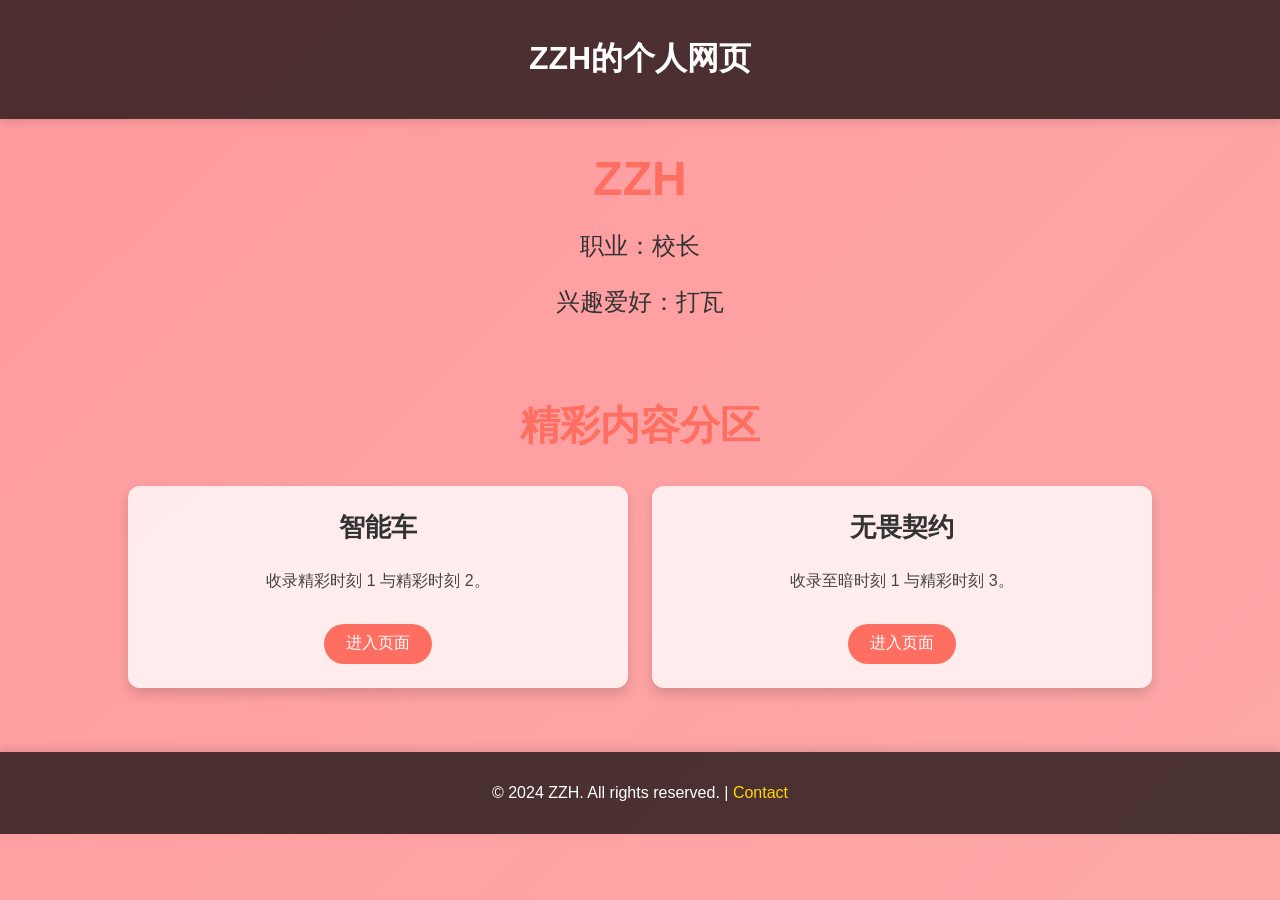
==== index.html @ eb159762 "subpages" ====
<!DOCTYPE html>
<html lang="zh-CN">

<head>
    <meta charset="UTF-8">
    <meta name="viewport" content="width=device-width, initial-scale=1.0">
    <title>ZZH的个人网页</title>
    <style>
        body {
            font-family: 'Segoe UI', Tahoma, Geneva, Verdana, sans-serif;
            background: linear-gradient(135deg, #ff9a9e 0%, #fad0c4 99%, #fad0c4 100%);
            color: #333;
            margin: 0;
            padding: 0;
            animation: gradient 10s ease infinite;
            background-size: 400% 400%;
        }

        @keyframes gradient {
            0% {
                background-position: 0% 50%;
            }

            50% {
                background-position: 100% 50%;
            }

            100% {
                background-position: 0% 50%;
            }
        }

        header {
            background-color: rgba(0, 0, 0, 0.7);
            color: #fff;
            padding: 1em 0;
            text-align: center;
            box-shadow: 0 4px 8px rgba(0, 0, 0, 0.1);
        }

        .container {
            width: 80%;
            margin: 0 auto;
            padding: 2em 0;
            text-align: center;
        }

        .profile h1 {
            margin: 0;
            animation: fadeInDown 2s;
            font-size: 3em;
            color: #ff6f61;
        }

        .profile p {
            animation: fadeInUp 2s;
            font-size: 1.5em;
            color: #333;
        }

        .interests h2 {
            margin-top: 2em;
            animation: fadeInUp 2s;
            font-size: 2.5em;
            color: #ff6f61;
        }

        .subpages {
            margin-top: 2em;
            display: grid;
            gap: 1.5em;
            grid-template-columns: repeat(auto-fit, minmax(220px, 1fr));
        }

        .subpage-card {
            background: rgba(255, 255, 255, 0.8);
            padding: 1.5em;
            border-radius: 12px;
            box-shadow: 0 6px 12px rgba(0, 0, 0, 0.15);
            transition: transform 0.3s, box-shadow 0.3s;
        }

        .subpage-card:hover {
            transform: translateY(-6px);
            box-shadow: 0 10px 18px rgba(0, 0, 0, 0.2);
        }

        .subpage-card h3 {
            margin-top: 0;
            color: #333;
            font-size: 1.6em;
        }

        .subpage-card p {
            color: #444;
        }

        .subpage-card a {
            display: inline-block;
            margin-top: 1em;
            padding: 0.6em 1.4em;
            background: #ff6f61;
            color: #fff;
            text-decoration: none;
            border-radius: 20px;
            transition: background 0.3s;
        }

        .subpage-card a:hover {
            background: #ff3b30;
        }

        @keyframes fadeInUp {
            from {
                transform: translateY(20px);
                opacity: 0;
            }

            to {
                transform: translateY(0);
                opacity: 1;
            }
        }

        @keyframes fadeInDown {
            from {
                transform: translateY(-20px);
                opacity: 0;
            }

            to {
                transform: translateY(0);
                opacity: 1;
            }
        }

        footer {
            background-color: rgba(0, 0, 0, 0.7);
            color: #fff;
            padding: 1em 0;
            text-align: center;
            margin-top: 2em;
            box-shadow: 0 -4px 8px rgba(0, 0, 0, 0.1);
        }

        footer a {
            color: #ffd700;
            text-decoration: none;
            transition: color 0.3s;
        }

        footer a:hover {
            color: #fff;
        }
    </style>
</head>

<body>
    <header>
        <h1>ZZH的个人网页</h1>
    </header>
    <div class="container">
        <section class="profile">
            <h1>ZZH</h1>
            <p>职业：校长</p>
            <p>兴趣爱好：打瓦</p>
        </section>
        <section class="interests">
            <h2>精彩内容分区</h2>
        </section>
        <section class="subpages">
            <article class="subpage-card">
                <h3>智能车</h3>
                <p>收录精彩时刻 1 与精彩时刻 2。</p>
                <a href="smart-car.html">进入页面</a>
            </article>
            <article class="subpage-card">
                <h3>无畏契约</h3>
                <p>收录至暗时刻 1 与精彩时刻 3。</p>
                <a href="valorant.html">进入页面</a>
            </article>
        </section>
    </div>
    <footer>
        <p>© 2024 ZZH. All rights reserved. | <a href="mailto:499023185@qq.com">Contact</a></p>
    </footer>
</body>

</html>
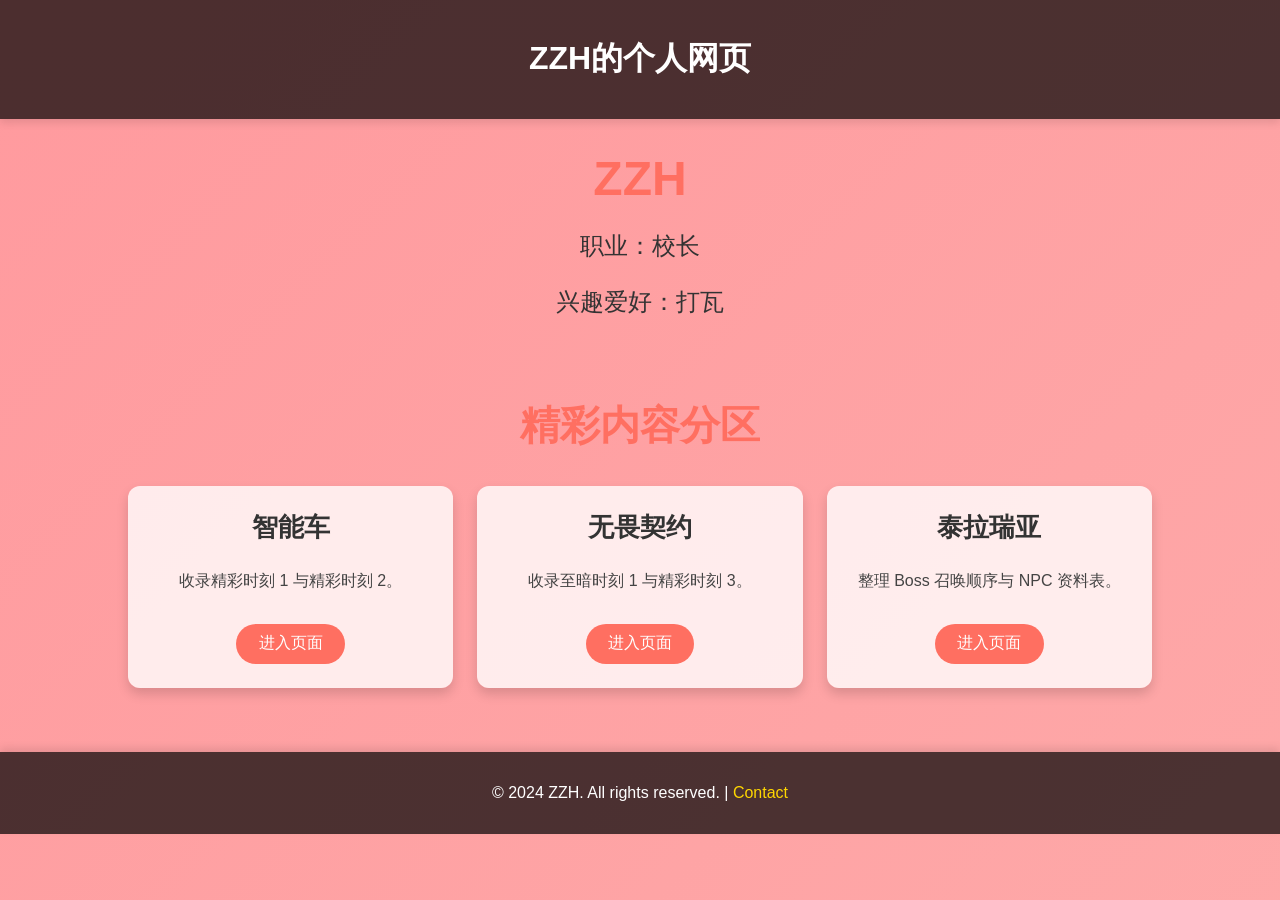
==== commit ee126fa5: "Add Terraria subpage" ====
--- a/index.html
+++ b/index.html
@@ -168,22 +168,27 @@
         <section class="interests">
             <h2>精彩内容分区</h2>
         </section>
-        <section class="subpages">
-            <article class="subpage-card">
-                <h3>智能车</h3>
-                <p>收录精彩时刻 1 与精彩时刻 2。</p>
-                <a href="smart-car.html">进入页面</a>
-            </article>
-            <article class="subpage-card">
-                <h3>无畏契约</h3>
-                <p>收录至暗时刻 1 与精彩时刻 3。</p>
-                <a href="valorant.html">进入页面</a>
-            </article>
-        </section>
+        <section class="subpages">
+            <article class="subpage-card">
+                <h3>智能车</h3>
+                <p>收录精彩时刻 1 与精彩时刻 2。</p>
+                <a href="smart-car.html">进入页面</a>
+            </article>
+            <article class="subpage-card">
+                <h3>无畏契约</h3>
+                <p>收录至暗时刻 1 与精彩时刻 3。</p>
+                <a href="valorant.html">进入页面</a>
+            </article>
+            <article class="subpage-card">
+                <h3>泰拉瑞亚</h3>
+                <p>整理 Boss 召唤顺序与 NPC 资料表。</p>
+                <a href="terraria.html">进入页面</a>
+            </article>
+        </section>
     </div>
     <footer>
         <p>© 2024 ZZH. All rights reserved. | <a href="mailto:499023185@qq.com">Contact</a></p>
     </footer>
 </body>
 
-</html>+</html>
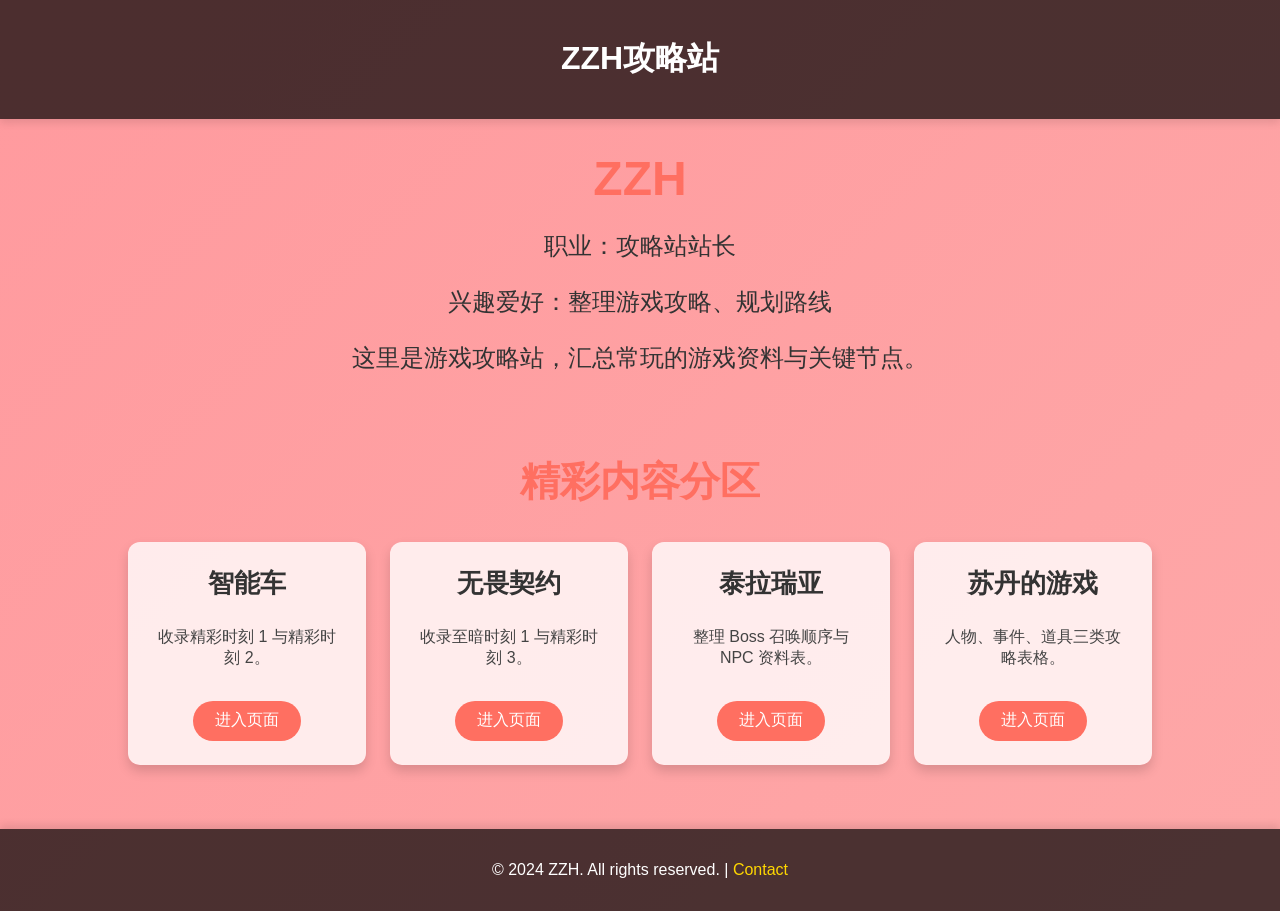
==== commit bce25629: "Add Sultan guide tabs and CSV data" ====
--- a/index.html
+++ b/index.html
@@ -4,7 +4,7 @@
 <head>
     <meta charset="UTF-8">
     <meta name="viewport" content="width=device-width, initial-scale=1.0">
-    <title>ZZH的个人网页</title>
+    <title>ZZH攻略站</title>
     <style>
         body {
             font-family: 'Segoe UI', Tahoma, Geneva, Verdana, sans-serif;
@@ -157,14 +157,15 @@
 
 <body>
     <header>
-        <h1>ZZH的个人网页</h1>
+        <h1>ZZH攻略站</h1>
     </header>
     <div class="container">
-        <section class="profile">
-            <h1>ZZH</h1>
-            <p>职业：校长</p>
-            <p>兴趣爱好：打瓦</p>
-        </section>
+        <section class="profile">
+            <h1>ZZH</h1>
+            <p>职业：攻略站站长</p>
+            <p>兴趣爱好：整理游戏攻略、规划路线</p>
+            <p>这里是游戏攻略站，汇总常玩的游戏资料与关键节点。</p>
+        </section>
         <section class="interests">
             <h2>精彩内容分区</h2>
         </section>
@@ -183,6 +184,11 @@
                 <h3>泰拉瑞亚</h3>
                 <p>整理 Boss 召唤顺序与 NPC 资料表。</p>
                 <a href="terraria.html">进入页面</a>
+            </article>
+            <article class="subpage-card">
+                <h3>苏丹的游戏</h3>
+                <p>人物、事件、道具三类攻略表格。</p>
+                <a href="sultan.html">进入页面</a>
             </article>
         </section>
     </div>
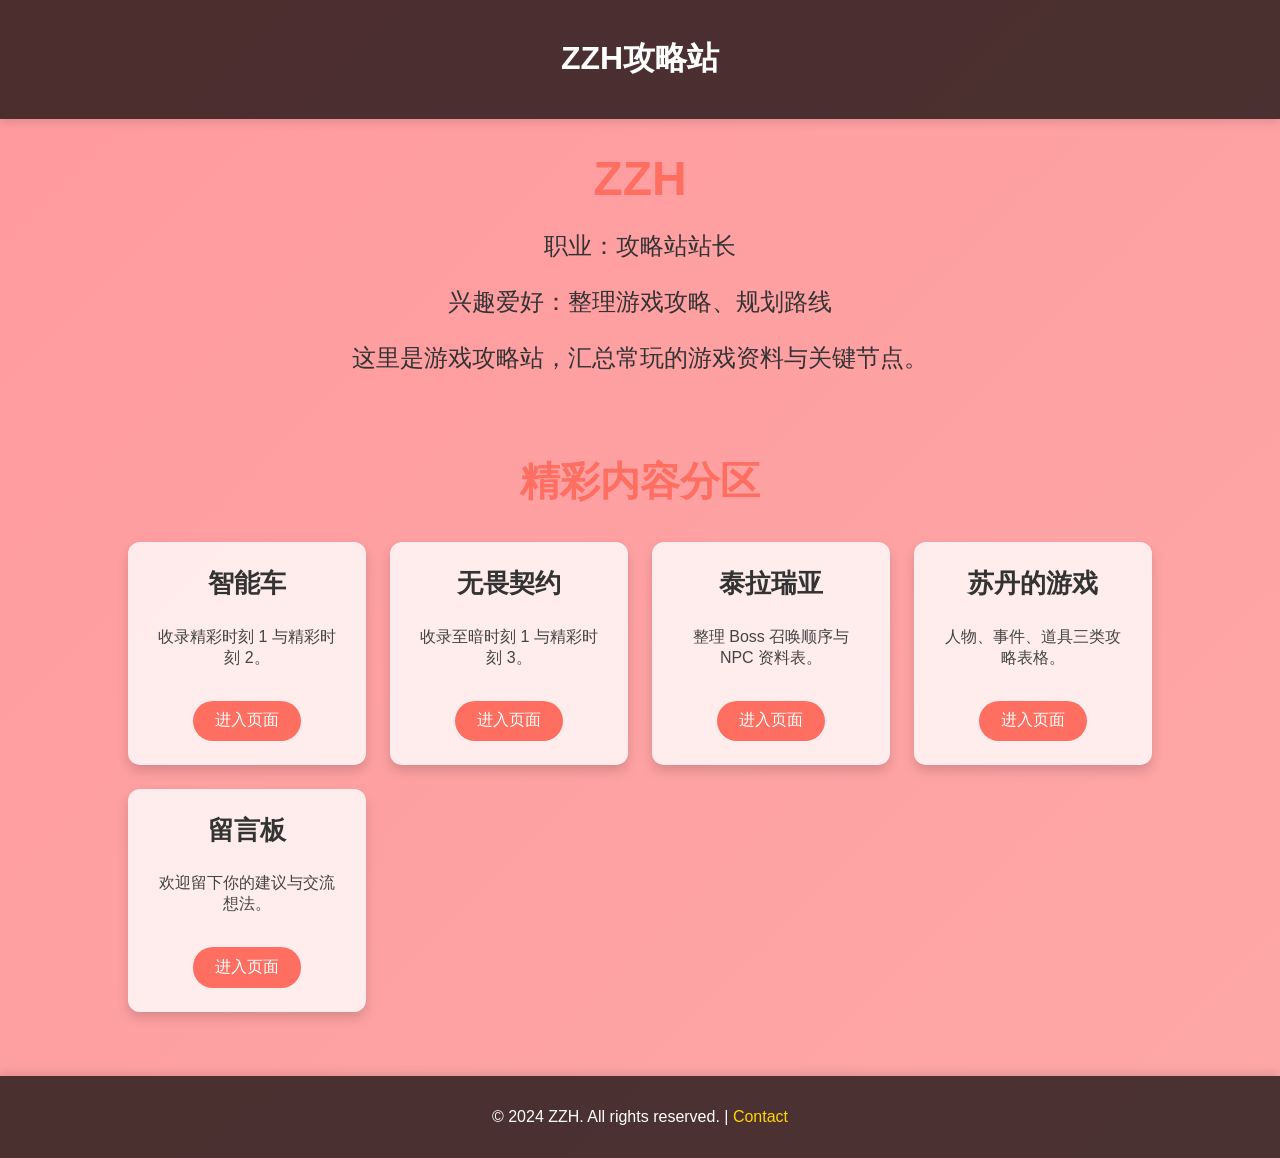
==== commit 474dce7f: "Add message board with Giscus" ====
--- a/index.html
+++ b/index.html
@@ -190,8 +190,13 @@
                 <p>人物、事件、道具三类攻略表格。</p>
                 <a href="sultan.html">进入页面</a>
             </article>
+            <article class="subpage-card">
+                <h3>留言板</h3>
+                <p>欢迎留下你的建议与交流想法。</p>
+                <a href="message-board.html">进入页面</a>
+            </article>
         </section>
-    </div>
+    </div>
     <footer>
         <p>© 2024 ZZH. All rights reserved. | <a href="mailto:499023185@qq.com">Contact</a></p>
     </footer>
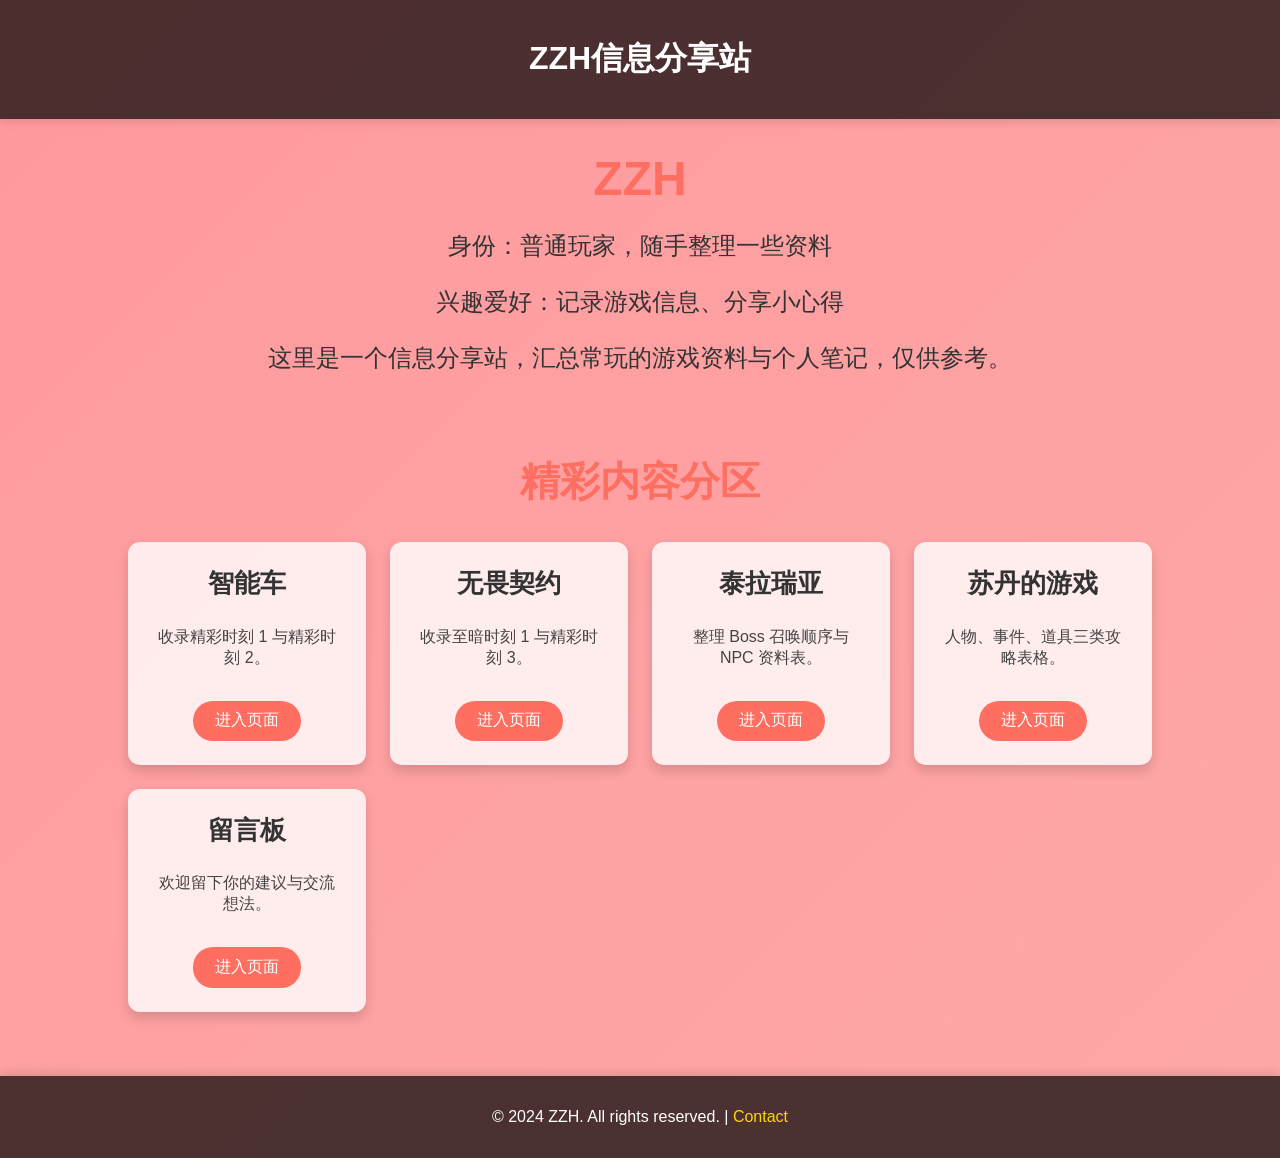
==== commit 3e2f3459: "Update homepage to humble tone" ====
--- a/index.html
+++ b/index.html
@@ -4,7 +4,7 @@
 <head>
     <meta charset="UTF-8">
     <meta name="viewport" content="width=device-width, initial-scale=1.0">
-    <title>ZZH攻略站</title>
+    <title>ZZH信息分享站</title>
     <style>
         body {
             font-family: 'Segoe UI', Tahoma, Geneva, Verdana, sans-serif;
@@ -157,14 +157,14 @@
 
 <body>
     <header>
-        <h1>ZZH攻略站</h1>
+        <h1>ZZH信息分享站</h1>
     </header>
     <div class="container">
         <section class="profile">
             <h1>ZZH</h1>
-            <p>职业：攻略站站长</p>
-            <p>兴趣爱好：整理游戏攻略、规划路线</p>
-            <p>这里是游戏攻略站，汇总常玩的游戏资料与关键节点。</p>
+            <p>身份：普通玩家，随手整理一些资料</p>
+            <p>兴趣爱好：记录游戏信息、分享小心得</p>
+            <p>这里是一个信息分享站，汇总常玩的游戏资料与个人笔记，仅供参考。</p>
         </section>
         <section class="interests">
             <h2>精彩内容分区</h2>
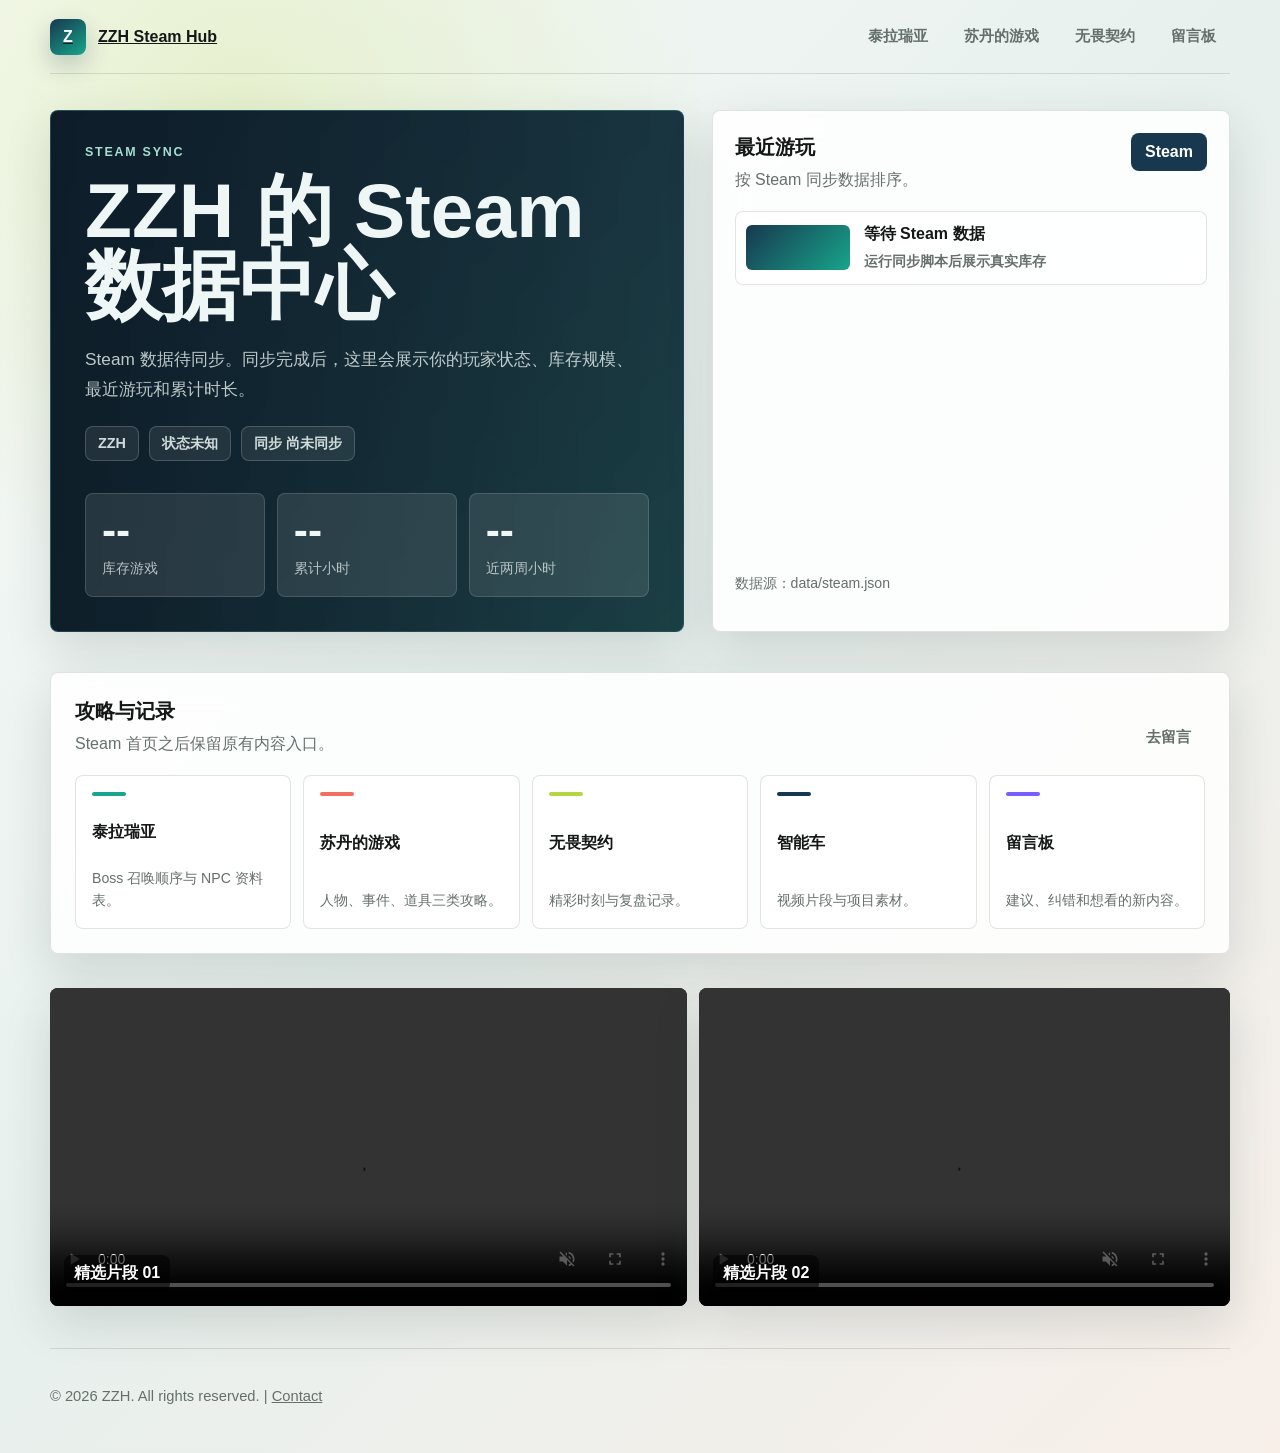
==== commit 7858bb9d: "Prioritize Steam data on homepage" ====
--- a/index.html
+++ b/index.html
@@ -1,205 +1,707 @@
-<!DOCTYPE html>
-<html lang="zh-CN">
-
-<head>
-    <meta charset="UTF-8">
-    <meta name="viewport" content="width=device-width, initial-scale=1.0">
-    <title>ZZH信息分享站</title>
-    <style>
-        body {
-            font-family: 'Segoe UI', Tahoma, Geneva, Verdana, sans-serif;
-            background: linear-gradient(135deg, #ff9a9e 0%, #fad0c4 99%, #fad0c4 100%);
-            color: #333;
-            margin: 0;
-            padding: 0;
-            animation: gradient 10s ease infinite;
-            background-size: 400% 400%;
-        }
-
-        @keyframes gradient {
-            0% {
-                background-position: 0% 50%;
-            }
-
-            50% {
-                background-position: 100% 50%;
-            }
-
-            100% {
-                background-position: 0% 50%;
-            }
-        }
-
-        header {
-            background-color: rgba(0, 0, 0, 0.7);
-            color: #fff;
-            padding: 1em 0;
-            text-align: center;
-            box-shadow: 0 4px 8px rgba(0, 0, 0, 0.1);
-        }
-
-        .container {
-            width: 80%;
-            margin: 0 auto;
-            padding: 2em 0;
-            text-align: center;
-        }
-
-        .profile h1 {
-            margin: 0;
-            animation: fadeInDown 2s;
-            font-size: 3em;
-            color: #ff6f61;
-        }
-
-        .profile p {
-            animation: fadeInUp 2s;
-            font-size: 1.5em;
-            color: #333;
-        }
-
-        .interests h2 {
-            margin-top: 2em;
-            animation: fadeInUp 2s;
-            font-size: 2.5em;
-            color: #ff6f61;
-        }
-
-        .subpages {
-            margin-top: 2em;
-            display: grid;
-            gap: 1.5em;
-            grid-template-columns: repeat(auto-fit, minmax(220px, 1fr));
-        }
-
-        .subpage-card {
-            background: rgba(255, 255, 255, 0.8);
-            padding: 1.5em;
-            border-radius: 12px;
-            box-shadow: 0 6px 12px rgba(0, 0, 0, 0.15);
-            transition: transform 0.3s, box-shadow 0.3s;
-        }
-
-        .subpage-card:hover {
-            transform: translateY(-6px);
-            box-shadow: 0 10px 18px rgba(0, 0, 0, 0.2);
-        }
-
-        .subpage-card h3 {
-            margin-top: 0;
-            color: #333;
-            font-size: 1.6em;
-        }
-
-        .subpage-card p {
-            color: #444;
-        }
-
-        .subpage-card a {
-            display: inline-block;
-            margin-top: 1em;
-            padding: 0.6em 1.4em;
-            background: #ff6f61;
-            color: #fff;
-            text-decoration: none;
-            border-radius: 20px;
-            transition: background 0.3s;
-        }
-
-        .subpage-card a:hover {
-            background: #ff3b30;
-        }
-
-        @keyframes fadeInUp {
-            from {
-                transform: translateY(20px);
-                opacity: 0;
-            }
-
-            to {
-                transform: translateY(0);
-                opacity: 1;
-            }
-        }
-
-        @keyframes fadeInDown {
-            from {
-                transform: translateY(-20px);
-                opacity: 0;
-            }
-
-            to {
-                transform: translateY(0);
-                opacity: 1;
-            }
-        }
-
-        footer {
-            background-color: rgba(0, 0, 0, 0.7);
-            color: #fff;
-            padding: 1em 0;
-            text-align: center;
-            margin-top: 2em;
-            box-shadow: 0 -4px 8px rgba(0, 0, 0, 0.1);
-        }
-
-        footer a {
-            color: #ffd700;
-            text-decoration: none;
-            transition: color 0.3s;
-        }
-
-        footer a:hover {
-            color: #fff;
-        }
-    </style>
-</head>
-
-<body>
-    <header>
-        <h1>ZZH信息分享站</h1>
-    </header>
-    <div class="container">
-        <section class="profile">
-            <h1>ZZH</h1>
-            <p>身份：普通玩家，随手整理一些资料</p>
-            <p>兴趣爱好：记录游戏信息、分享小心得</p>
-            <p>这里是一个信息分享站，汇总常玩的游戏资料与个人笔记，仅供参考。</p>
-        </section>
-        <section class="interests">
-            <h2>精彩内容分区</h2>
-        </section>
-        <section class="subpages">
-            <article class="subpage-card">
-                <h3>智能车</h3>
-                <p>收录精彩时刻 1 与精彩时刻 2。</p>
-                <a href="smart-car.html">进入页面</a>
-            </article>
-            <article class="subpage-card">
-                <h3>无畏契约</h3>
-                <p>收录至暗时刻 1 与精彩时刻 3。</p>
-                <a href="valorant.html">进入页面</a>
-            </article>
-            <article class="subpage-card">
-                <h3>泰拉瑞亚</h3>
-                <p>整理 Boss 召唤顺序与 NPC 资料表。</p>
-                <a href="terraria.html">进入页面</a>
-            </article>
-            <article class="subpage-card">
-                <h3>苏丹的游戏</h3>
-                <p>人物、事件、道具三类攻略表格。</p>
-                <a href="sultan.html">进入页面</a>
-            </article>
-            <article class="subpage-card">
-                <h3>留言板</h3>
-                <p>欢迎留下你的建议与交流想法。</p>
-                <a href="message-board.html">进入页面</a>
-            </article>
-        </section>
+<!DOCTYPE html>
+<html lang="zh-CN">
+
+<head>
+    <meta charset="UTF-8">
+    <meta name="viewport" content="width=device-width, initial-scale=1.0">
+    <title>ZZH Steam 首页</title>
+    <style>
+        :root {
+            --bg: #f4f7f4;
+            --ink: #151817;
+            --muted: #65706b;
+            --panel: rgba(255, 255, 255, 0.86);
+            --line: rgba(21, 24, 23, 0.12);
+            --steam: #17384f;
+            --teal: #18a58b;
+            --lime: #b5d640;
+            --coral: #f26f5e;
+            --shadow: 0 18px 48px rgba(31, 44, 39, 0.14);
+        }
+
+        * {
+            box-sizing: border-box;
+        }
+
+        body {
+            min-height: 100vh;
+            margin: 0;
+            color: var(--ink);
+            font-family: Inter, "Segoe UI", "PingFang SC", "Microsoft YaHei", sans-serif;
+            background:
+                radial-gradient(circle at 18% 8%, rgba(181, 214, 64, 0.22), transparent 28%),
+                linear-gradient(135deg, #f7faf7 0%, #e7f0ed 48%, #f8efe9 100%);
+        }
+
+        a {
+            color: inherit;
+        }
+
+        .site-shell {
+            width: min(1180px, calc(100% - 32px));
+            margin: 0 auto;
+        }
+
+        .topbar {
+            display: flex;
+            align-items: center;
+            justify-content: space-between;
+            gap: 18px;
+            min-height: 74px;
+            border-bottom: 1px solid var(--line);
+        }
+
+        .brand {
+            display: flex;
+            align-items: center;
+            gap: 12px;
+            font-weight: 800;
+            letter-spacing: 0;
+        }
+
+        .brand-mark {
+            display: grid;
+            width: 36px;
+            height: 36px;
+            place-items: center;
+            border-radius: 8px;
+            color: #fff;
+            background: linear-gradient(145deg, var(--steam), var(--teal));
+            box-shadow: 0 10px 24px rgba(23, 56, 79, 0.24);
+        }
+
+        .nav {
+            display: flex;
+            align-items: center;
+            gap: 8px;
+            flex-wrap: wrap;
+            justify-content: flex-end;
+        }
+
+        .nav a,
+        .action {
+            min-height: 38px;
+            padding: 10px 14px;
+            border-radius: 8px;
+            color: var(--muted);
+            text-decoration: none;
+            font-size: 0.94rem;
+            font-weight: 650;
+        }
+
+        .nav a:hover,
+        .action:hover {
+            color: var(--ink);
+            background: rgba(255, 255, 255, 0.72);
+        }
+
+        .hero {
+            display: grid;
+            grid-template-columns: minmax(0, 1.1fr) minmax(330px, 0.9fr);
+            gap: 28px;
+            align-items: stretch;
+            padding: 36px 0 28px;
+        }
+
+        .steam-panel,
+        .library-panel,
+        .section-band {
+            border: 1px solid var(--line);
+            border-radius: 8px;
+            background: var(--panel);
+            box-shadow: var(--shadow);
+            backdrop-filter: blur(16px);
+        }
+
+        .steam-panel {
+            position: relative;
+            overflow: hidden;
+            min-height: 520px;
+            padding: 34px;
+            color: #eef7f5;
+            background:
+                linear-gradient(145deg, rgba(23, 56, 79, 0.94), rgba(20, 91, 88, 0.88)),
+                url("https://cdn.cloudflare.steamstatic.com/steam/apps/105600/header.jpg");
+            background-size: cover;
+            background-position: center;
+        }
+
+        .steam-panel::before {
+            content: "";
+            position: absolute;
+            inset: 0;
+            background: linear-gradient(90deg, rgba(11, 25, 36, 0.92), rgba(11, 25, 36, 0.55));
+        }
+
+        .steam-content {
+            position: relative;
+            z-index: 1;
+            display: flex;
+            min-height: 452px;
+            flex-direction: column;
+            justify-content: space-between;
+            gap: 32px;
+        }
+
+        .eyebrow {
+            margin: 0 0 14px;
+            color: #a7ded2;
+            font-size: 0.78rem;
+            font-weight: 800;
+            letter-spacing: 0.14em;
+            text-transform: uppercase;
+        }
+
+        h1 {
+            max-width: 720px;
+            margin: 0;
+            font-size: clamp(2.45rem, 6vw, 5.4rem);
+            line-height: 0.98;
+            letter-spacing: 0;
+        }
+
+        .hero-copy {
+            max-width: 620px;
+            margin: 20px 0 0;
+            color: rgba(238, 247, 245, 0.78);
+            font-size: 1.08rem;
+            line-height: 1.75;
+        }
+
+        .status-row {
+            display: flex;
+            flex-wrap: wrap;
+            gap: 10px;
+            margin-top: 22px;
+        }
+
+        .pill {
+            display: inline-flex;
+            align-items: center;
+            min-height: 34px;
+            padding: 7px 12px;
+            border: 1px solid rgba(255, 255, 255, 0.18);
+            border-radius: 8px;
+            color: rgba(238, 247, 245, 0.86);
+            background: rgba(255, 255, 255, 0.08);
+            font-size: 0.9rem;
+            font-weight: 700;
+        }
+
+        .hero-metrics {
+            display: grid;
+            grid-template-columns: repeat(3, minmax(0, 1fr));
+            gap: 12px;
+        }
+
+        .metric {
+            min-height: 104px;
+            padding: 16px;
+            border: 1px solid rgba(255, 255, 255, 0.14);
+            border-radius: 8px;
+            background: rgba(255, 255, 255, 0.1);
+        }
+
+        .metric strong {
+            display: block;
+            font-size: clamp(1.65rem, 4vw, 2.65rem);
+            line-height: 1;
+        }
+
+        .metric span {
+            display: block;
+            margin-top: 8px;
+            color: rgba(238, 247, 245, 0.72);
+            font-size: 0.86rem;
+        }
+
+        .library-panel {
+            display: flex;
+            min-height: 520px;
+            flex-direction: column;
+            padding: 22px;
+        }
+
+        .panel-head {
+            display: flex;
+            align-items: flex-start;
+            justify-content: space-between;
+            gap: 16px;
+            margin-bottom: 18px;
+        }
+
+        .panel-head h2,
+        .section-head h2 {
+            margin: 0;
+            font-size: 1.28rem;
+        }
+
+        .panel-head p,
+        .section-head p {
+            margin: 6px 0 0;
+            color: var(--muted);
+            line-height: 1.6;
+        }
+
+        .profile-link {
+            flex: 0 0 auto;
+            min-height: 38px;
+            padding: 10px 14px;
+            border-radius: 8px;
+            color: #fff;
+            background: var(--steam);
+            font-weight: 750;
+            text-decoration: none;
+        }
+
+        .game-list {
+            display: grid;
+            gap: 12px;
+            margin: 0;
+            padding: 0;
+            list-style: none;
+        }
+
+        .game-item {
+            display: grid;
+            grid-template-columns: 104px minmax(0, 1fr);
+            gap: 14px;
+            align-items: center;
+            min-height: 74px;
+            padding: 10px;
+            border: 1px solid var(--line);
+            border-radius: 8px;
+            background: rgba(255, 255, 255, 0.72);
+        }
+
+        .game-cover {
+            width: 104px;
+            aspect-ratio: 16 / 7;
+            border-radius: 6px;
+            object-fit: cover;
+            background: linear-gradient(135deg, var(--steam), var(--teal));
+        }
+
+        .game-name {
+            margin: 0;
+            overflow: hidden;
+            font-size: 1rem;
+            font-weight: 800;
+            text-overflow: ellipsis;
+            white-space: nowrap;
+        }
+
+        .game-meta {
+            display: flex;
+            flex-wrap: wrap;
+            gap: 8px;
+            margin-top: 8px;
+            color: var(--muted);
+            font-size: 0.86rem;
+            font-weight: 650;
+        }
+
+        .sync-note {
+            margin-top: auto;
+            padding-top: 18px;
+            color: var(--muted);
+            font-size: 0.88rem;
+            line-height: 1.55;
+        }
+
+        .section-band {
+            margin: 12px 0 34px;
+            padding: 24px;
+        }
+
+        .section-head {
+            display: flex;
+            align-items: flex-end;
+            justify-content: space-between;
+            gap: 20px;
+            margin-bottom: 18px;
+        }
+
+        .quick-grid {
+            display: grid;
+            grid-template-columns: repeat(5, minmax(0, 1fr));
+            gap: 12px;
+        }
+
+        .quick-card {
+            display: flex;
+            min-height: 154px;
+            flex-direction: column;
+            justify-content: space-between;
+            padding: 16px;
+            border: 1px solid var(--line);
+            border-radius: 8px;
+            text-decoration: none;
+            background: #fff;
+            transition: transform 180ms ease, border-color 180ms ease, box-shadow 180ms ease;
+        }
+
+        .quick-card:hover {
+            transform: translateY(-3px);
+            border-color: rgba(24, 165, 139, 0.45);
+            box-shadow: 0 12px 30px rgba(31, 44, 39, 0.11);
+        }
+
+        .quick-card b {
+            font-size: 1.02rem;
+        }
+
+        .quick-card span {
+            color: var(--muted);
+            font-size: 0.88rem;
+            line-height: 1.55;
+        }
+
+        .quick-card i {
+            width: 34px;
+            height: 4px;
+            border-radius: 999px;
+            background: var(--accent, var(--teal));
+        }
+
+        .media-strip {
+            display: grid;
+            grid-template-columns: 1.2fr 1fr;
+            gap: 12px;
+            margin-bottom: 42px;
+        }
+
+        .clip {
+            position: relative;
+            overflow: hidden;
+            min-height: 260px;
+            border-radius: 8px;
+            background: #111;
+            box-shadow: var(--shadow);
+        }
+
+        .clip video {
+            width: 100%;
+            height: 100%;
+            min-height: 260px;
+            object-fit: cover;
+            display: block;
+        }
+
+        .clip span {
+            position: absolute;
+            left: 14px;
+            bottom: 14px;
+            padding: 8px 10px;
+            border-radius: 8px;
+            color: #fff;
+            background: rgba(0, 0, 0, 0.58);
+            font-weight: 750;
+        }
+
+        footer {
+            padding: 24px 0 34px;
+            color: var(--muted);
+            border-top: 1px solid var(--line);
+            font-size: 0.92rem;
+        }
+
+        @media (max-width: 920px) {
+            .hero,
+            .media-strip {
+                grid-template-columns: 1fr;
+            }
+
+            .quick-grid {
+                grid-template-columns: repeat(2, minmax(0, 1fr));
+            }
+
+            .steam-panel,
+            .library-panel {
+                min-height: auto;
+            }
+        }
+
+        @media (max-width: 620px) {
+            .site-shell {
+                width: min(100% - 22px, 1180px);
+            }
+
+            .topbar {
+                align-items: flex-start;
+                flex-direction: column;
+                padding: 14px 0;
+            }
+
+            .nav {
+                justify-content: flex-start;
+            }
+
+            .hero {
+                padding-top: 18px;
+            }
+
+            .steam-panel,
+            .library-panel,
+            .section-band {
+                padding: 18px;
+            }
+
+            .steam-content {
+                min-height: 420px;
+            }
+
+            .hero-metrics,
+            .quick-grid {
+                grid-template-columns: 1fr;
+            }
+
+            .game-item {
+                grid-template-columns: 88px minmax(0, 1fr);
+            }
+
+            .game-cover {
+                width: 88px;
+            }
+
+            .section-head,
+            .panel-head {
+                align-items: flex-start;
+                flex-direction: column;
+            }
+        }
+    </style>
+</head>
+
+<body>
+    <div class="site-shell">
+        <header class="topbar">
+            <a class="brand" href="index.html" aria-label="ZZH Steam 首页">
+                <span class="brand-mark">Z</span>
+                <span>ZZH Steam Hub</span>
+            </a>
+            <nav class="nav" aria-label="主导航">
+                <a href="terraria.html">泰拉瑞亚</a>
+                <a href="sultan.html">苏丹的游戏</a>
+                <a href="valorant.html">无畏契约</a>
+                <a href="message-board.html">留言板</a>
+            </nav>
+        </header>
+
+        <main>
+            <section class="hero" aria-labelledby="steam-title">
+                <article class="steam-panel">
+                    <div class="steam-content">
+                        <div>
+                            <p class="eyebrow">Steam Sync</p>
+                            <h1 id="steam-title">ZZH 的 Steam 数据中心</h1>
+                            <p class="hero-copy" id="steam-summary">正在读取本地同步数据，主页会优先展示最近游玩、总时长与库存概览。</p>
+                            <div class="status-row">
+                                <span class="pill" id="persona">玩家档案同步中</span>
+                                <span class="pill" id="online-state">状态读取中</span>
+                                <span class="pill" id="last-updated">等待更新</span>
+                            </div>
+                        </div>
+
+                        <div class="hero-metrics" aria-label="Steam 数据概览">
+                            <div class="metric">
+                                <strong id="total-games">--</strong>
+                                <span>库存游戏</span>
+                            </div>
+                            <div class="metric">
+                                <strong id="total-hours">--</strong>
+                                <span>累计小时</span>
+                            </div>
+                            <div class="metric">
+                                <strong id="recent-hours">--</strong>
+                                <span>近两周小时</span>
+                            </div>
+                        </div>
+                    </div>
+                </article>
+
+                <aside class="library-panel" aria-labelledby="recent-title">
+                    <div class="panel-head">
+                        <div>
+                            <h2 id="recent-title">最近游玩</h2>
+                            <p>按 Steam 同步数据排序。</p>
+                        </div>
+                        <a class="profile-link" id="steam-profile-link" href="https://steamcommunity.com/" target="_blank"
+                            rel="noreferrer">Steam</a>
+                    </div>
+                    <ul class="game-list" id="recent-games">
+                        <li class="game-item">
+                            <span class="game-cover" aria-hidden="true"></span>
+                            <div>
+                                <p class="game-name">等待 Steam 数据</p>
+                                <div class="game-meta"><span>运行同步脚本后展示真实库存</span></div>
+                            </div>
+                        </li>
+                    </ul>
+                    <p class="sync-note" id="sync-note">数据源：data/steam.json</p>
+                </aside>
+            </section>
+
+            <section class="section-band" aria-labelledby="guides-title">
+                <div class="section-head">
+                    <div>
+                        <h2 id="guides-title">攻略与记录</h2>
+                        <p>Steam 首页之后保留原有内容入口。</p>
+                    </div>
+                    <a class="action" href="message-board.html">去留言</a>
+                </div>
+                <div class="quick-grid">
+                    <a class="quick-card" href="terraria.html" style="--accent: #18a58b">
+                        <i></i>
+                        <b>泰拉瑞亚</b>
+                        <span>Boss 召唤顺序与 NPC 资料表。</span>
+                    </a>
+                    <a class="quick-card" href="sultan.html" style="--accent: #f26f5e">
+                        <i></i>
+                        <b>苏丹的游戏</b>
+                        <span>人物、事件、道具三类攻略。</span>
+                    </a>
+                    <a class="quick-card" href="valorant.html" style="--accent: #b5d640">
+                        <i></i>
+                        <b>无畏契约</b>
+                        <span>精彩时刻与复盘记录。</span>
+                    </a>
+                    <a class="quick-card" href="smart-car.html" style="--accent: #17384f">
+                        <i></i>
+                        <b>智能车</b>
+                        <span>视频片段与项目素材。</span>
+                    </a>
+                    <a class="quick-card" href="message-board.html" style="--accent: #7a5cff">
+                        <i></i>
+                        <b>留言板</b>
+                        <span>建议、纠错和想看的新内容。</span>
+                    </a>
+                </div>
+            </section>
+
+            <section class="media-strip" aria-label="精彩视频">
+                <div class="clip">
+                    <video src="highlight3.mp4" preload="metadata" muted controls></video>
+                    <span>精选片段 01</span>
+                </div>
+                <div class="clip">
+                    <video src="highlight4.mp4" preload="metadata" muted controls></video>
+                    <span>精选片段 02</span>
+                </div>
+            </section>
+        </main>
+
+        <footer>
+            <p>© 2026 ZZH. All rights reserved. | <a href="mailto:499023185@qq.com">Contact</a></p>
+        </footer>
     </div>
-    <footer>
-        <p>© 2024 ZZH. All rights reserved. | <a href="mailto:499023185@qq.com">Contact</a></p>
-    </footer>
-</body>
-
+
+    <script>
+        const els = {
+            persona: document.getElementById("persona"),
+            onlineState: document.getElementById("online-state"),
+            lastUpdated: document.getElementById("last-updated"),
+            totalGames: document.getElementById("total-games"),
+            totalHours: document.getElementById("total-hours"),
+            recentHours: document.getElementById("recent-hours"),
+            summary: document.getElementById("steam-summary"),
+            recentGames: document.getElementById("recent-games"),
+            profileLink: document.getElementById("steam-profile-link"),
+            syncNote: document.getElementById("sync-note")
+        };
+
+        const stateText = {
+            0: "离线",
+            1: "在线",
+            2: "忙碌",
+            3: "离开",
+            4: "打盹",
+            5: "想交易",
+            6: "想玩游戏"
+        };
+
+        function hours(minutes) {
+            return Number.isFinite(minutes) ? Math.round(minutes / 60) : 0;
+        }
+
+        function formatDate(value) {
+            if (!value) return "尚未同步";
+            const date = new Date(value);
+            if (Number.isNaN(date.getTime())) return "尚未同步";
+            return new Intl.DateTimeFormat("zh-CN", {
+                month: "2-digit",
+                day: "2-digit",
+                hour: "2-digit",
+                minute: "2-digit"
+            }).format(date);
+        }
+
+        function escapeHtml(value) {
+            return String(value ?? "").replace(/[&<>"']/g, (char) => ({
+                "&": "&amp;",
+                "<": "&lt;",
+                ">": "&gt;",
+                '"': "&quot;",
+                "'": "&#39;"
+            }[char]));
+        }
+
+        function renderSteam(data) {
+            const games = Array.isArray(data.games) ? data.games : [];
+            const recent = Array.isArray(data.recentGames) && data.recentGames.length ? data.recentGames : games.slice(0, 5);
+            const totalMinutes = games.reduce((sum, game) => sum + (Number(game.playtimeForever) || 0), 0);
+            const recentMinutes = recent.reduce((sum, game) => sum + (Number(game.playtimeTwoWeeks) || 0), 0);
+
+            els.persona.textContent = data.personaName || "Steam 玩家";
+            els.onlineState.textContent = stateText[data.personaState] || data.status || "状态未知";
+            els.lastUpdated.textContent = `同步 ${formatDate(data.lastUpdated)}`;
+            els.totalGames.textContent = games.length || "--";
+            els.totalHours.textContent = totalMinutes ? `${hours(totalMinutes)}h` : "--";
+            els.recentHours.textContent = recentMinutes ? `${hours(recentMinutes)}h` : "--";
+            els.summary.textContent = data.summary || "Steam 库存、最近游玩和累计时长会在这里汇总。";
+            els.syncNote.textContent = data.steamId ? `SteamID64: ${data.steamId}` : "数据源：data/steam.json";
+
+            if (data.profileUrl) {
+                els.profileLink.href = data.profileUrl;
+            }
+
+            if (!recent.length) return;
+
+            els.recentGames.innerHTML = recent.slice(0, 6).map((game) => {
+                const appId = Number(game.appId);
+                const cover = game.headerImage || (appId ? `https://cdn.cloudflare.steamstatic.com/steam/apps/${appId}/header.jpg` : "");
+                const forever = hours(Number(game.playtimeForever) || 0);
+                const twoWeeks = hours(Number(game.playtimeTwoWeeks) || 0);
+                const meta = [
+                    forever ? `累计 ${forever}h` : "暂无时长",
+                    twoWeeks ? `近两周 ${twoWeeks}h` : "",
+                    game.lastPlayed ? `上次 ${formatDate(game.lastPlayed)}` : ""
+                ].filter(Boolean).join("<span>/</span>");
+
+                return `
+                    <li class="game-item">
+                        ${cover ? `<img class="game-cover" src="${escapeHtml(cover)}" alt="${escapeHtml(game.name || "Steam 游戏")} 封面" loading="lazy">` : `<span class="game-cover" aria-hidden="true"></span>`}
+                        <div>
+                            <p class="game-name">${escapeHtml(game.name || "未命名游戏")}</p>
+                            <div class="game-meta">${meta}</div>
+                        </div>
+                    </li>
+                `;
+            }).join("");
+        }
+
+        fetch("data/steam.json", { cache: "no-store" })
+            .then((response) => {
+                if (!response.ok) throw new Error("Steam data not found");
+                return response.json();
+            })
+            .then(renderSteam)
+            .catch(() => {
+                els.persona.textContent = "Steam 数据待同步";
+                els.onlineState.textContent = "未连接";
+                els.lastUpdated.textContent = "尚未更新";
+            });
+    </script>
+</body>
+
 </html>
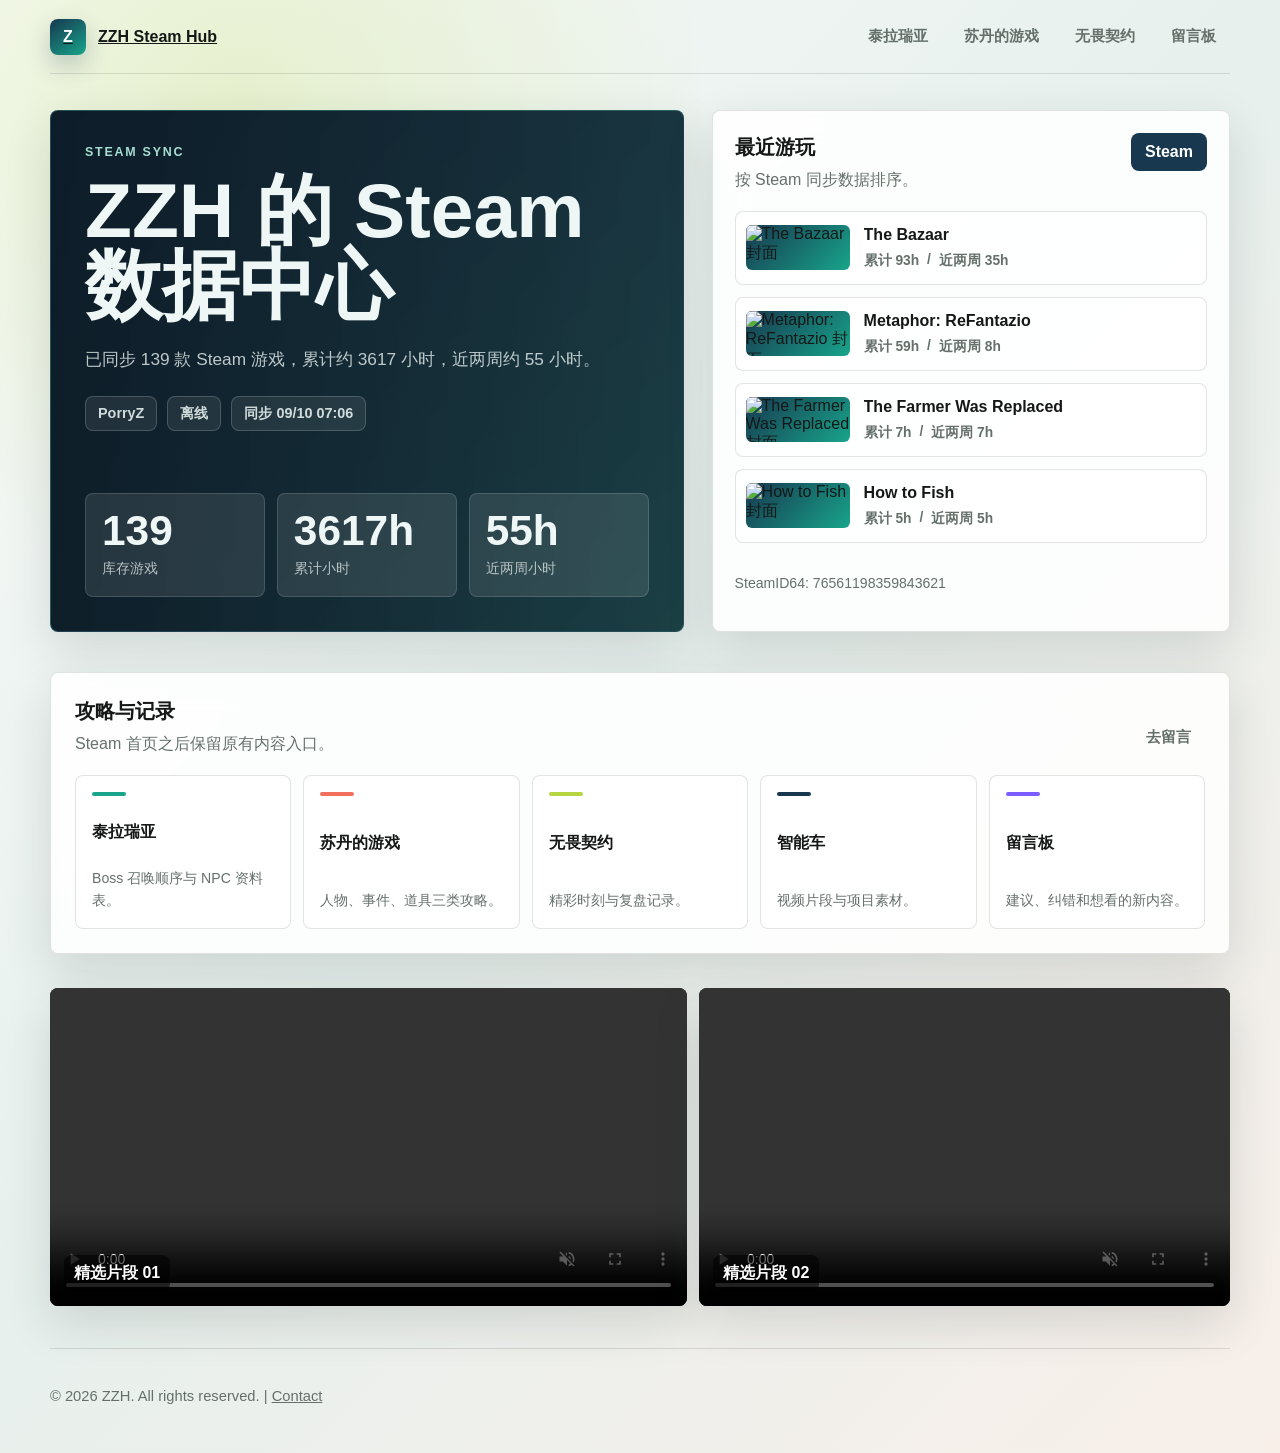
==== commit 28e3b699: "Organize site assets and guide data directories" ====
--- a/index.html
+++ b/index.html
@@ -5,472 +5,7 @@
     <meta charset="UTF-8">
     <meta name="viewport" content="width=device-width, initial-scale=1.0">
     <title>ZZH Steam 首页</title>
-    <style>
-        :root {
-            --bg: #f4f7f4;
-            --ink: #151817;
-            --muted: #65706b;
-            --panel: rgba(255, 255, 255, 0.86);
-            --line: rgba(21, 24, 23, 0.12);
-            --steam: #17384f;
-            --teal: #18a58b;
-            --lime: #b5d640;
-            --coral: #f26f5e;
-            --shadow: 0 18px 48px rgba(31, 44, 39, 0.14);
-        }
-
-        * {
-            box-sizing: border-box;
-        }
-
-        body {
-            min-height: 100vh;
-            margin: 0;
-            color: var(--ink);
-            font-family: Inter, "Segoe UI", "PingFang SC", "Microsoft YaHei", sans-serif;
-            background:
-                radial-gradient(circle at 18% 8%, rgba(181, 214, 64, 0.22), transparent 28%),
-                linear-gradient(135deg, #f7faf7 0%, #e7f0ed 48%, #f8efe9 100%);
-        }
-
-        a {
-            color: inherit;
-        }
-
-        .site-shell {
-            width: min(1180px, calc(100% - 32px));
-            margin: 0 auto;
-        }
-
-        .topbar {
-            display: flex;
-            align-items: center;
-            justify-content: space-between;
-            gap: 18px;
-            min-height: 74px;
-            border-bottom: 1px solid var(--line);
-        }
-
-        .brand {
-            display: flex;
-            align-items: center;
-            gap: 12px;
-            font-weight: 800;
-            letter-spacing: 0;
-        }
-
-        .brand-mark {
-            display: grid;
-            width: 36px;
-            height: 36px;
-            place-items: center;
-            border-radius: 8px;
-            color: #fff;
-            background: linear-gradient(145deg, var(--steam), var(--teal));
-            box-shadow: 0 10px 24px rgba(23, 56, 79, 0.24);
-        }
-
-        .nav {
-            display: flex;
-            align-items: center;
-            gap: 8px;
-            flex-wrap: wrap;
-            justify-content: flex-end;
-        }
-
-        .nav a,
-        .action {
-            min-height: 38px;
-            padding: 10px 14px;
-            border-radius: 8px;
-            color: var(--muted);
-            text-decoration: none;
-            font-size: 0.94rem;
-            font-weight: 650;
-        }
-
-        .nav a:hover,
-        .action:hover {
-            color: var(--ink);
-            background: rgba(255, 255, 255, 0.72);
-        }
-
-        .hero {
-            display: grid;
-            grid-template-columns: minmax(0, 1.1fr) minmax(330px, 0.9fr);
-            gap: 28px;
-            align-items: stretch;
-            padding: 36px 0 28px;
-        }
-
-        .steam-panel,
-        .library-panel,
-        .section-band {
-            border: 1px solid var(--line);
-            border-radius: 8px;
-            background: var(--panel);
-            box-shadow: var(--shadow);
-            backdrop-filter: blur(16px);
-        }
-
-        .steam-panel {
-            position: relative;
-            overflow: hidden;
-            min-height: 520px;
-            padding: 34px;
-            color: #eef7f5;
-            background:
-                linear-gradient(145deg, rgba(23, 56, 79, 0.94), rgba(20, 91, 88, 0.88)),
-                url("https://cdn.cloudflare.steamstatic.com/steam/apps/105600/header.jpg");
-            background-size: cover;
-            background-position: center;
-        }
-
-        .steam-panel::before {
-            content: "";
-            position: absolute;
-            inset: 0;
-            background: linear-gradient(90deg, rgba(11, 25, 36, 0.92), rgba(11, 25, 36, 0.55));
-        }
-
-        .steam-content {
-            position: relative;
-            z-index: 1;
-            display: flex;
-            min-height: 452px;
-            flex-direction: column;
-            justify-content: space-between;
-            gap: 32px;
-        }
-
-        .eyebrow {
-            margin: 0 0 14px;
-            color: #a7ded2;
-            font-size: 0.78rem;
-            font-weight: 800;
-            letter-spacing: 0.14em;
-            text-transform: uppercase;
-        }
-
-        h1 {
-            max-width: 720px;
-            margin: 0;
-            font-size: clamp(2.45rem, 6vw, 5.4rem);
-            line-height: 0.98;
-            letter-spacing: 0;
-        }
-
-        .hero-copy {
-            max-width: 620px;
-            margin: 20px 0 0;
-            color: rgba(238, 247, 245, 0.78);
-            font-size: 1.08rem;
-            line-height: 1.75;
-        }
-
-        .status-row {
-            display: flex;
-            flex-wrap: wrap;
-            gap: 10px;
-            margin-top: 22px;
-        }
-
-        .pill {
-            display: inline-flex;
-            align-items: center;
-            min-height: 34px;
-            padding: 7px 12px;
-            border: 1px solid rgba(255, 255, 255, 0.18);
-            border-radius: 8px;
-            color: rgba(238, 247, 245, 0.86);
-            background: rgba(255, 255, 255, 0.08);
-            font-size: 0.9rem;
-            font-weight: 700;
-        }
-
-        .hero-metrics {
-            display: grid;
-            grid-template-columns: repeat(3, minmax(0, 1fr));
-            gap: 12px;
-        }
-
-        .metric {
-            min-height: 104px;
-            padding: 16px;
-            border: 1px solid rgba(255, 255, 255, 0.14);
-            border-radius: 8px;
-            background: rgba(255, 255, 255, 0.1);
-        }
-
-        .metric strong {
-            display: block;
-            font-size: clamp(1.65rem, 4vw, 2.65rem);
-            line-height: 1;
-        }
-
-        .metric span {
-            display: block;
-            margin-top: 8px;
-            color: rgba(238, 247, 245, 0.72);
-            font-size: 0.86rem;
-        }
-
-        .library-panel {
-            display: flex;
-            min-height: 520px;
-            flex-direction: column;
-            padding: 22px;
-        }
-
-        .panel-head {
-            display: flex;
-            align-items: flex-start;
-            justify-content: space-between;
-            gap: 16px;
-            margin-bottom: 18px;
-        }
-
-        .panel-head h2,
-        .section-head h2 {
-            margin: 0;
-            font-size: 1.28rem;
-        }
-
-        .panel-head p,
-        .section-head p {
-            margin: 6px 0 0;
-            color: var(--muted);
-            line-height: 1.6;
-        }
-
-        .profile-link {
-            flex: 0 0 auto;
-            min-height: 38px;
-            padding: 10px 14px;
-            border-radius: 8px;
-            color: #fff;
-            background: var(--steam);
-            font-weight: 750;
-            text-decoration: none;
-        }
-
-        .game-list {
-            display: grid;
-            gap: 12px;
-            margin: 0;
-            padding: 0;
-            list-style: none;
-        }
-
-        .game-item {
-            display: grid;
-            grid-template-columns: 104px minmax(0, 1fr);
-            gap: 14px;
-            align-items: center;
-            min-height: 74px;
-            padding: 10px;
-            border: 1px solid var(--line);
-            border-radius: 8px;
-            background: rgba(255, 255, 255, 0.72);
-        }
-
-        .game-cover {
-            width: 104px;
-            aspect-ratio: 16 / 7;
-            border-radius: 6px;
-            object-fit: cover;
-            background: linear-gradient(135deg, var(--steam), var(--teal));
-        }
-
-        .game-name {
-            margin: 0;
-            overflow: hidden;
-            font-size: 1rem;
-            font-weight: 800;
-            text-overflow: ellipsis;
-            white-space: nowrap;
-        }
-
-        .game-meta {
-            display: flex;
-            flex-wrap: wrap;
-            gap: 8px;
-            margin-top: 8px;
-            color: var(--muted);
-            font-size: 0.86rem;
-            font-weight: 650;
-        }
-
-        .sync-note {
-            margin-top: auto;
-            padding-top: 18px;
-            color: var(--muted);
-            font-size: 0.88rem;
-            line-height: 1.55;
-        }
-
-        .section-band {
-            margin: 12px 0 34px;
-            padding: 24px;
-        }
-
-        .section-head {
-            display: flex;
-            align-items: flex-end;
-            justify-content: space-between;
-            gap: 20px;
-            margin-bottom: 18px;
-        }
-
-        .quick-grid {
-            display: grid;
-            grid-template-columns: repeat(5, minmax(0, 1fr));
-            gap: 12px;
-        }
-
-        .quick-card {
-            display: flex;
-            min-height: 154px;
-            flex-direction: column;
-            justify-content: space-between;
-            padding: 16px;
-            border: 1px solid var(--line);
-            border-radius: 8px;
-            text-decoration: none;
-            background: #fff;
-            transition: transform 180ms ease, border-color 180ms ease, box-shadow 180ms ease;
-        }
-
-        .quick-card:hover {
-            transform: translateY(-3px);
-            border-color: rgba(24, 165, 139, 0.45);
-            box-shadow: 0 12px 30px rgba(31, 44, 39, 0.11);
-        }
-
-        .quick-card b {
-            font-size: 1.02rem;
-        }
-
-        .quick-card span {
-            color: var(--muted);
-            font-size: 0.88rem;
-            line-height: 1.55;
-        }
-
-        .quick-card i {
-            width: 34px;
-            height: 4px;
-            border-radius: 999px;
-            background: var(--accent, var(--teal));
-        }
-
-        .media-strip {
-            display: grid;
-            grid-template-columns: 1.2fr 1fr;
-            gap: 12px;
-            margin-bottom: 42px;
-        }
-
-        .clip {
-            position: relative;
-            overflow: hidden;
-            min-height: 260px;
-            border-radius: 8px;
-            background: #111;
-            box-shadow: var(--shadow);
-        }
-
-        .clip video {
-            width: 100%;
-            height: 100%;
-            min-height: 260px;
-            object-fit: cover;
-            display: block;
-        }
-
-        .clip span {
-            position: absolute;
-            left: 14px;
-            bottom: 14px;
-            padding: 8px 10px;
-            border-radius: 8px;
-            color: #fff;
-            background: rgba(0, 0, 0, 0.58);
-            font-weight: 750;
-        }
-
-        footer {
-            padding: 24px 0 34px;
-            color: var(--muted);
-            border-top: 1px solid var(--line);
-            font-size: 0.92rem;
-        }
-
-        @media (max-width: 920px) {
-            .hero,
-            .media-strip {
-                grid-template-columns: 1fr;
-            }
-
-            .quick-grid {
-                grid-template-columns: repeat(2, minmax(0, 1fr));
-            }
-
-            .steam-panel,
-            .library-panel {
-                min-height: auto;
-            }
-        }
-
-        @media (max-width: 620px) {
-            .site-shell {
-                width: min(100% - 22px, 1180px);
-            }
-
-            .topbar {
-                align-items: flex-start;
-                flex-direction: column;
-                padding: 14px 0;
-            }
-
-            .nav {
-                justify-content: flex-start;
-            }
-
-            .hero {
-                padding-top: 18px;
-            }
-
-            .steam-panel,
-            .library-panel,
-            .section-band {
-                padding: 18px;
-            }
-
-            .steam-content {
-                min-height: 420px;
-            }
-
-            .hero-metrics,
-            .quick-grid {
-                grid-template-columns: 1fr;
-            }
-
-            .game-item {
-                grid-template-columns: 88px minmax(0, 1fr);
-            }
-
-            .game-cover {
-                width: 88px;
-            }
-
-            .section-head,
-            .panel-head {
-                align-items: flex-start;
-                flex-direction: column;
-            }
-        }
-    </style>
+    <link rel="stylesheet" href="assets/css/home.css">
 </head>
 
 <body>
@@ -581,11 +116,11 @@
 
             <section class="media-strip" aria-label="精彩视频">
                 <div class="clip">
-                    <video src="highlight3.mp4" preload="metadata" muted controls></video>
+                    <video src="assets/videos/valorant/highlight3.mp4" preload="metadata" muted controls></video>
                     <span>精选片段 01</span>
                 </div>
                 <div class="clip">
-                    <video src="highlight4.mp4" preload="metadata" muted controls></video>
+                    <video src="assets/videos/valorant/highlight4.mp4" preload="metadata" muted controls></video>
                     <span>精选片段 02</span>
                 </div>
             </section>
@@ -596,112 +131,7 @@
         </footer>
     </div>
 
-    <script>
-        const els = {
-            persona: document.getElementById("persona"),
-            onlineState: document.getElementById("online-state"),
-            lastUpdated: document.getElementById("last-updated"),
-            totalGames: document.getElementById("total-games"),
-            totalHours: document.getElementById("total-hours"),
-            recentHours: document.getElementById("recent-hours"),
-            summary: document.getElementById("steam-summary"),
-            recentGames: document.getElementById("recent-games"),
-            profileLink: document.getElementById("steam-profile-link"),
-            syncNote: document.getElementById("sync-note")
-        };
-
-        const stateText = {
-            0: "离线",
-            1: "在线",
-            2: "忙碌",
-            3: "离开",
-            4: "打盹",
-            5: "想交易",
-            6: "想玩游戏"
-        };
-
-        function hours(minutes) {
-            return Number.isFinite(minutes) ? Math.round(minutes / 60) : 0;
-        }
-
-        function formatDate(value) {
-            if (!value) return "尚未同步";
-            const date = new Date(value);
-            if (Number.isNaN(date.getTime())) return "尚未同步";
-            return new Intl.DateTimeFormat("zh-CN", {
-                month: "2-digit",
-                day: "2-digit",
-                hour: "2-digit",
-                minute: "2-digit"
-            }).format(date);
-        }
-
-        function escapeHtml(value) {
-            return String(value ?? "").replace(/[&<>"']/g, (char) => ({
-                "&": "&amp;",
-                "<": "&lt;",
-                ">": "&gt;",
-                '"': "&quot;",
-                "'": "&#39;"
-            }[char]));
-        }
-
-        function renderSteam(data) {
-            const games = Array.isArray(data.games) ? data.games : [];
-            const recent = Array.isArray(data.recentGames) && data.recentGames.length ? data.recentGames : games.slice(0, 5);
-            const totalMinutes = games.reduce((sum, game) => sum + (Number(game.playtimeForever) || 0), 0);
-            const recentMinutes = recent.reduce((sum, game) => sum + (Number(game.playtimeTwoWeeks) || 0), 0);
-
-            els.persona.textContent = data.personaName || "Steam 玩家";
-            els.onlineState.textContent = stateText[data.personaState] || data.status || "状态未知";
-            els.lastUpdated.textContent = `同步 ${formatDate(data.lastUpdated)}`;
-            els.totalGames.textContent = games.length || "--";
-            els.totalHours.textContent = totalMinutes ? `${hours(totalMinutes)}h` : "--";
-            els.recentHours.textContent = recentMinutes ? `${hours(recentMinutes)}h` : "--";
-            els.summary.textContent = data.summary || "Steam 库存、最近游玩和累计时长会在这里汇总。";
-            els.syncNote.textContent = data.steamId ? `SteamID64: ${data.steamId}` : "数据源：data/steam.json";
-
-            if (data.profileUrl) {
-                els.profileLink.href = data.profileUrl;
-            }
-
-            if (!recent.length) return;
-
-            els.recentGames.innerHTML = recent.slice(0, 6).map((game) => {
-                const appId = Number(game.appId);
-                const cover = game.headerImage || (appId ? `https://cdn.cloudflare.steamstatic.com/steam/apps/${appId}/header.jpg` : "");
-                const forever = hours(Number(game.playtimeForever) || 0);
-                const twoWeeks = hours(Number(game.playtimeTwoWeeks) || 0);
-                const meta = [
-                    forever ? `累计 ${forever}h` : "暂无时长",
-                    twoWeeks ? `近两周 ${twoWeeks}h` : "",
-                    game.lastPlayed ? `上次 ${formatDate(game.lastPlayed)}` : ""
-                ].filter(Boolean).join("<span>/</span>");
-
-                return `
-                    <li class="game-item">
-                        ${cover ? `<img class="game-cover" src="${escapeHtml(cover)}" alt="${escapeHtml(game.name || "Steam 游戏")} 封面" loading="lazy">` : `<span class="game-cover" aria-hidden="true"></span>`}
-                        <div>
-                            <p class="game-name">${escapeHtml(game.name || "未命名游戏")}</p>
-                            <div class="game-meta">${meta}</div>
-                        </div>
-                    </li>
-                `;
-            }).join("");
-        }
-
-        fetch("data/steam.json", { cache: "no-store" })
-            .then((response) => {
-                if (!response.ok) throw new Error("Steam data not found");
-                return response.json();
-            })
-            .then(renderSteam)
-            .catch(() => {
-                els.persona.textContent = "Steam 数据待同步";
-                els.onlineState.textContent = "未连接";
-                els.lastUpdated.textContent = "尚未更新";
-            });
-    </script>
+    <script src="assets/js/home.js" defer></script>
 </body>
 
 </html>
--- a/assets/css/home.css
+++ b/assets/css/home.css
@@ -0,0 +1,464 @@
+:root {
+    --bg: #f4f7f4;
+    --ink: #151817;
+    --muted: #65706b;
+    --panel: rgba(255, 255, 255, 0.86);
+    --line: rgba(21, 24, 23, 0.12);
+    --steam: #17384f;
+    --teal: #18a58b;
+    --lime: #b5d640;
+    --coral: #f26f5e;
+    --shadow: 0 18px 48px rgba(31, 44, 39, 0.14);
+}
+
+* {
+    box-sizing: border-box;
+}
+
+body {
+    min-height: 100vh;
+    margin: 0;
+    color: var(--ink);
+    font-family: Inter, "Segoe UI", "PingFang SC", "Microsoft YaHei", sans-serif;
+    background:
+        radial-gradient(circle at 18% 8%, rgba(181, 214, 64, 0.22), transparent 28%),
+        linear-gradient(135deg, #f7faf7 0%, #e7f0ed 48%, #f8efe9 100%);
+}
+
+a {
+    color: inherit;
+}
+
+.site-shell {
+    width: min(1180px, calc(100% - 32px));
+    margin: 0 auto;
+}
+
+.topbar {
+    display: flex;
+    align-items: center;
+    justify-content: space-between;
+    gap: 18px;
+    min-height: 74px;
+    border-bottom: 1px solid var(--line);
+}
+
+.brand {
+    display: flex;
+    align-items: center;
+    gap: 12px;
+    font-weight: 800;
+    letter-spacing: 0;
+}
+
+.brand-mark {
+    display: grid;
+    width: 36px;
+    height: 36px;
+    place-items: center;
+    border-radius: 8px;
+    color: #fff;
+    background: linear-gradient(145deg, var(--steam), var(--teal));
+    box-shadow: 0 10px 24px rgba(23, 56, 79, 0.24);
+}
+
+.nav {
+    display: flex;
+    align-items: center;
+    gap: 8px;
+    flex-wrap: wrap;
+    justify-content: flex-end;
+}
+
+.nav a,
+.action {
+    min-height: 38px;
+    padding: 10px 14px;
+    border-radius: 8px;
+    color: var(--muted);
+    text-decoration: none;
+    font-size: 0.94rem;
+    font-weight: 650;
+}
+
+.nav a:hover,
+.action:hover {
+    color: var(--ink);
+    background: rgba(255, 255, 255, 0.72);
+}
+
+.hero {
+    display: grid;
+    grid-template-columns: minmax(0, 1.1fr) minmax(330px, 0.9fr);
+    gap: 28px;
+    align-items: stretch;
+    padding: 36px 0 28px;
+}
+
+.steam-panel,
+.library-panel,
+.section-band {
+    border: 1px solid var(--line);
+    border-radius: 8px;
+    background: var(--panel);
+    box-shadow: var(--shadow);
+    backdrop-filter: blur(16px);
+}
+
+.steam-panel {
+    position: relative;
+    overflow: hidden;
+    min-height: 520px;
+    padding: 34px;
+    color: #eef7f5;
+    background:
+        linear-gradient(145deg, rgba(23, 56, 79, 0.94), rgba(20, 91, 88, 0.88)),
+        url("https://cdn.cloudflare.steamstatic.com/steam/apps/105600/header.jpg");
+    background-size: cover;
+    background-position: center;
+}
+
+.steam-panel::before {
+    content: "";
+    position: absolute;
+    inset: 0;
+    background: linear-gradient(90deg, rgba(11, 25, 36, 0.92), rgba(11, 25, 36, 0.55));
+}
+
+.steam-content {
+    position: relative;
+    z-index: 1;
+    display: flex;
+    min-height: 452px;
+    flex-direction: column;
+    justify-content: space-between;
+    gap: 32px;
+}
+
+.eyebrow {
+    margin: 0 0 14px;
+    color: #a7ded2;
+    font-size: 0.78rem;
+    font-weight: 800;
+    letter-spacing: 0.14em;
+    text-transform: uppercase;
+}
+
+h1 {
+    max-width: 720px;
+    margin: 0;
+    font-size: clamp(2.45rem, 6vw, 5.4rem);
+    line-height: 0.98;
+    letter-spacing: 0;
+}
+
+.hero-copy {
+    max-width: 620px;
+    margin: 20px 0 0;
+    color: rgba(238, 247, 245, 0.78);
+    font-size: 1.08rem;
+    line-height: 1.75;
+}
+
+.status-row {
+    display: flex;
+    flex-wrap: wrap;
+    gap: 10px;
+    margin-top: 22px;
+}
+
+.pill {
+    display: inline-flex;
+    align-items: center;
+    min-height: 34px;
+    padding: 7px 12px;
+    border: 1px solid rgba(255, 255, 255, 0.18);
+    border-radius: 8px;
+    color: rgba(238, 247, 245, 0.86);
+    background: rgba(255, 255, 255, 0.08);
+    font-size: 0.9rem;
+    font-weight: 700;
+}
+
+.hero-metrics {
+    display: grid;
+    grid-template-columns: repeat(3, minmax(0, 1fr));
+    gap: 12px;
+}
+
+.metric {
+    min-height: 104px;
+    padding: 16px;
+    border: 1px solid rgba(255, 255, 255, 0.14);
+    border-radius: 8px;
+    background: rgba(255, 255, 255, 0.1);
+}
+
+.metric strong {
+    display: block;
+    font-size: clamp(1.65rem, 4vw, 2.65rem);
+    line-height: 1;
+}
+
+.metric span {
+    display: block;
+    margin-top: 8px;
+    color: rgba(238, 247, 245, 0.72);
+    font-size: 0.86rem;
+}
+
+.library-panel {
+    display: flex;
+    min-height: 520px;
+    flex-direction: column;
+    padding: 22px;
+}
+
+.panel-head {
+    display: flex;
+    align-items: flex-start;
+    justify-content: space-between;
+    gap: 16px;
+    margin-bottom: 18px;
+}
+
+.panel-head h2,
+.section-head h2 {
+    margin: 0;
+    font-size: 1.28rem;
+}
+
+.panel-head p,
+.section-head p {
+    margin: 6px 0 0;
+    color: var(--muted);
+    line-height: 1.6;
+}
+
+.profile-link {
+    flex: 0 0 auto;
+    min-height: 38px;
+    padding: 10px 14px;
+    border-radius: 8px;
+    color: #fff;
+    background: var(--steam);
+    font-weight: 750;
+    text-decoration: none;
+}
+
+.game-list {
+    display: grid;
+    gap: 12px;
+    margin: 0;
+    padding: 0;
+    list-style: none;
+}
+
+.game-item {
+    display: grid;
+    grid-template-columns: 104px minmax(0, 1fr);
+    gap: 14px;
+    align-items: center;
+    min-height: 74px;
+    padding: 10px;
+    border: 1px solid var(--line);
+    border-radius: 8px;
+    background: rgba(255, 255, 255, 0.72);
+}
+
+.game-cover {
+    width: 104px;
+    aspect-ratio: 16 / 7;
+    border-radius: 6px;
+    object-fit: cover;
+    background: linear-gradient(135deg, var(--steam), var(--teal));
+}
+
+.game-name {
+    margin: 0;
+    overflow: hidden;
+    font-size: 1rem;
+    font-weight: 800;
+    text-overflow: ellipsis;
+    white-space: nowrap;
+}
+
+.game-meta {
+    display: flex;
+    flex-wrap: wrap;
+    gap: 8px;
+    margin-top: 8px;
+    color: var(--muted);
+    font-size: 0.86rem;
+    font-weight: 650;
+}
+
+.sync-note {
+    margin-top: auto;
+    padding-top: 18px;
+    color: var(--muted);
+    font-size: 0.88rem;
+    line-height: 1.55;
+}
+
+.section-band {
+    margin: 12px 0 34px;
+    padding: 24px;
+}
+
+.section-head {
+    display: flex;
+    align-items: flex-end;
+    justify-content: space-between;
+    gap: 20px;
+    margin-bottom: 18px;
+}
+
+.quick-grid {
+    display: grid;
+    grid-template-columns: repeat(5, minmax(0, 1fr));
+    gap: 12px;
+}
+
+.quick-card {
+    display: flex;
+    min-height: 154px;
+    flex-direction: column;
+    justify-content: space-between;
+    padding: 16px;
+    border: 1px solid var(--line);
+    border-radius: 8px;
+    text-decoration: none;
+    background: #fff;
+    transition: transform 180ms ease, border-color 180ms ease, box-shadow 180ms ease;
+}
+
+.quick-card:hover {
+    transform: translateY(-3px);
+    border-color: rgba(24, 165, 139, 0.45);
+    box-shadow: 0 12px 30px rgba(31, 44, 39, 0.11);
+}
+
+.quick-card b {
+    font-size: 1.02rem;
+}
+
+.quick-card span {
+    color: var(--muted);
+    font-size: 0.88rem;
+    line-height: 1.55;
+}
+
+.quick-card i {
+    width: 34px;
+    height: 4px;
+    border-radius: 999px;
+    background: var(--accent, var(--teal));
+}
+
+.media-strip {
+    display: grid;
+    grid-template-columns: 1.2fr 1fr;
+    gap: 12px;
+    margin-bottom: 42px;
+}
+
+.clip {
+    position: relative;
+    overflow: hidden;
+    min-height: 260px;
+    border-radius: 8px;
+    background: #111;
+    box-shadow: var(--shadow);
+}
+
+.clip video {
+    width: 100%;
+    height: 100%;
+    min-height: 260px;
+    object-fit: cover;
+    display: block;
+}
+
+.clip span {
+    position: absolute;
+    left: 14px;
+    bottom: 14px;
+    padding: 8px 10px;
+    border-radius: 8px;
+    color: #fff;
+    background: rgba(0, 0, 0, 0.58);
+    font-weight: 750;
+}
+
+footer {
+    padding: 24px 0 34px;
+    color: var(--muted);
+    border-top: 1px solid var(--line);
+    font-size: 0.92rem;
+}
+
+@media (max-width: 920px) {
+    .hero,
+    .media-strip {
+        grid-template-columns: 1fr;
+    }
+
+    .quick-grid {
+        grid-template-columns: repeat(2, minmax(0, 1fr));
+    }
+
+    .steam-panel,
+    .library-panel {
+        min-height: auto;
+    }
+}
+
+@media (max-width: 620px) {
+    .site-shell {
+        width: min(100% - 22px, 1180px);
+    }
+
+    .topbar {
+        align-items: flex-start;
+        flex-direction: column;
+        padding: 14px 0;
+    }
+
+    .nav {
+        justify-content: flex-start;
+    }
+
+    .hero {
+        padding-top: 18px;
+    }
+
+    .steam-panel,
+    .library-panel,
+    .section-band {
+        padding: 18px;
+    }
+
+    .steam-content {
+        min-height: 420px;
+    }
+
+    .hero-metrics,
+    .quick-grid {
+        grid-template-columns: 1fr;
+    }
+
+    .game-item {
+        grid-template-columns: 88px minmax(0, 1fr);
+    }
+
+    .game-cover {
+        width: 88px;
+    }
+
+    .section-head,
+    .panel-head {
+        align-items: flex-start;
+        flex-direction: column;
+    }
+}
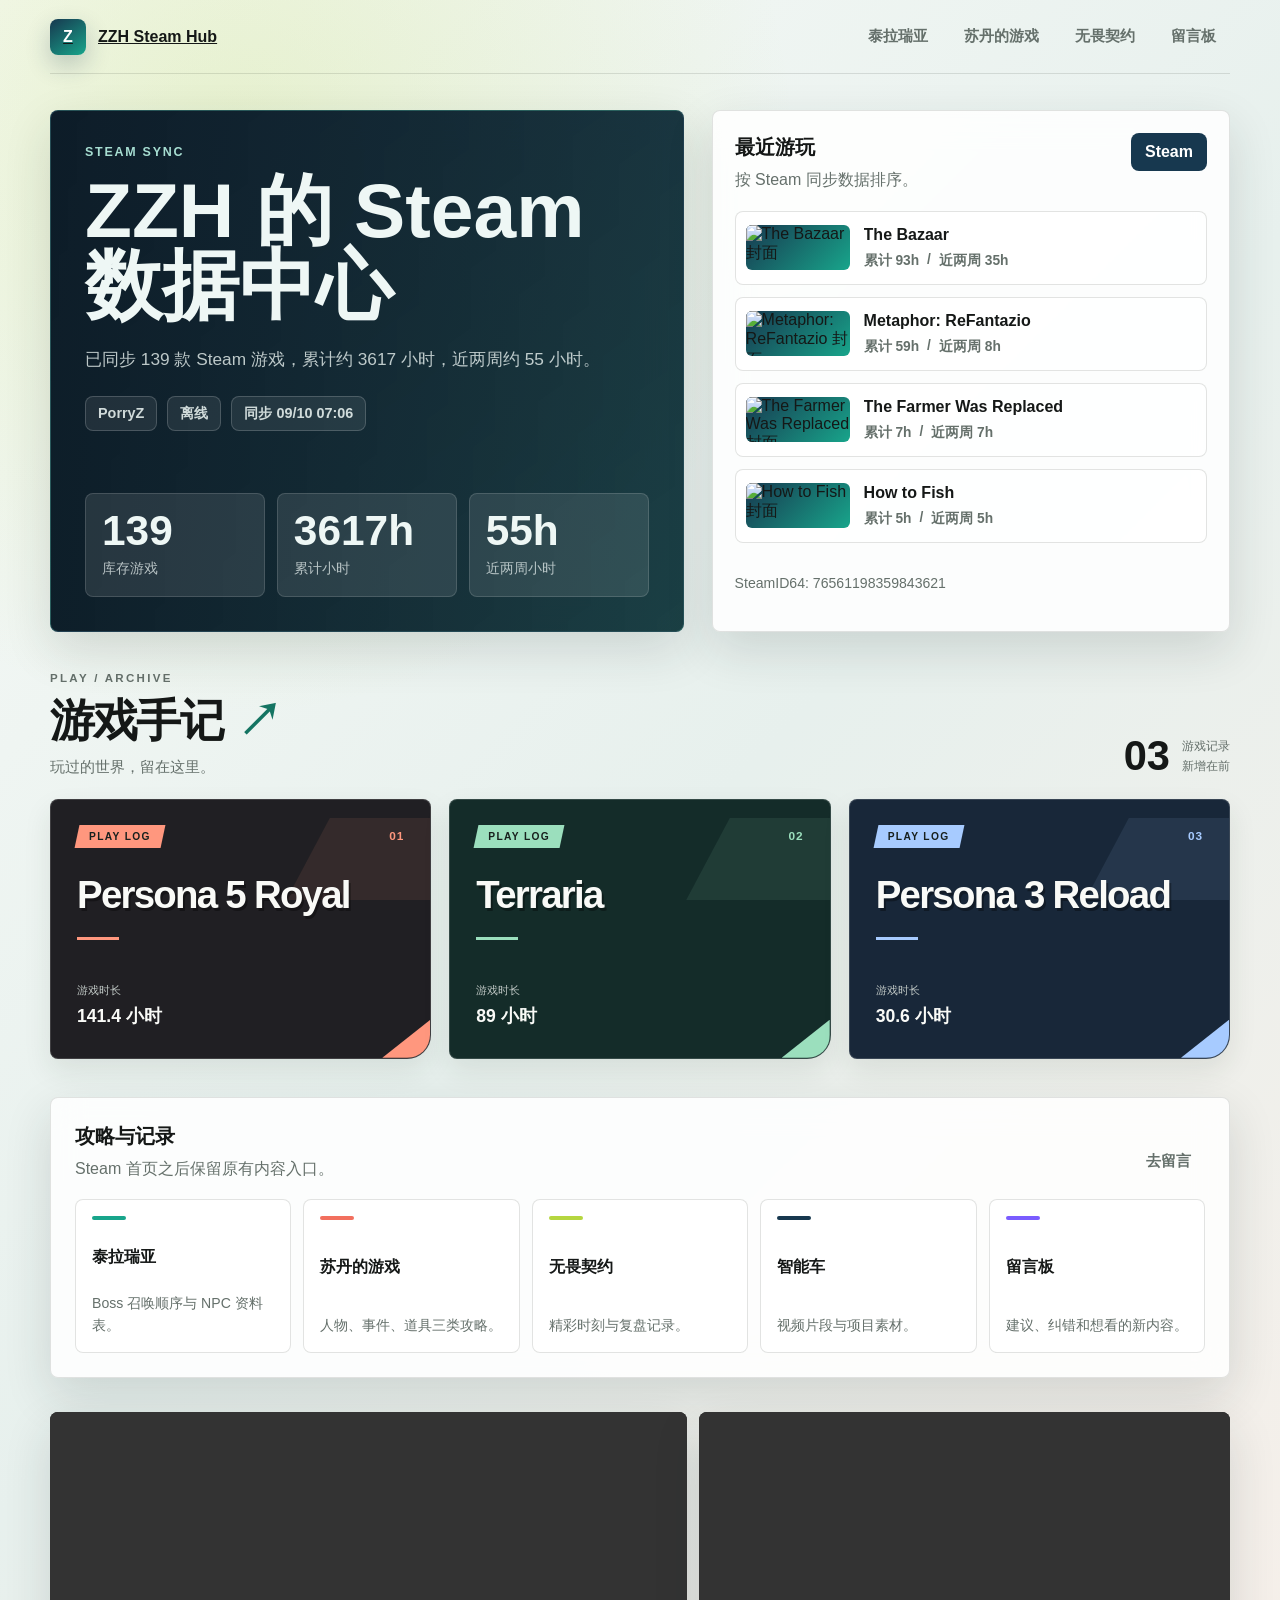
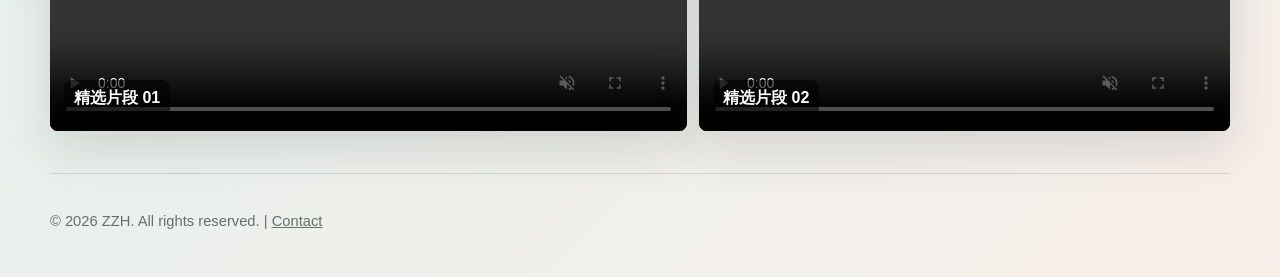
==== commit dbf792d0: "Add reusable game journal cards to homepage" ====
--- a/index.html
+++ b/index.html
@@ -6,6 +6,7 @@
     <meta name="viewport" content="width=device-width, initial-scale=1.0">
     <title>ZZH Steam 首页</title>
     <link rel="stylesheet" href="assets/css/home.css">
+    <link rel="stylesheet" href="assets/css/game-cards.css">
 </head>
 
 <body>
@@ -77,6 +78,20 @@
                 </aside>
             </section>
 
+            <section class="game-journal" id="game-journal" aria-labelledby="journal-title" hidden>
+                <div class="journal-head">
+                    <div>
+                        <p class="journal-kicker">PLAY / ARCHIVE</p>
+                        <h2 id="journal-title">游戏手记<span aria-hidden="true">↗</span></h2>
+                        <p class="journal-copy">玩过的世界，留在这里。</p>
+                    </div>
+                    <p class="journal-index"><strong id="journal-count"></strong><span>游戏记录<br>新增在前</span></p>
+                </div>
+                <div class="journal-grid" id="game-cards"></div>
+            </section>
+            <p class="journal-load-error" id="journal-load-error" role="status" hidden>游戏手记加载失败，请刷新页面重试。</p>
+            <noscript><p>启用 JavaScript 后可查看游戏手记。</p></noscript>
+
             <section class="section-band" aria-labelledby="guides-title">
                 <div class="section-head">
                     <div>
@@ -132,6 +147,8 @@
     </div>
 
     <script src="assets/js/home.js" defer></script>
+    <script src="assets/js/game-cards.js" defer></script>
+    <script src="assets/js/game-journal.js" defer></script>
 </body>
 
 </html>
--- a/assets/css/game-cards.css
+++ b/assets/css/game-cards.css
@@ -0,0 +1,114 @@
+/* The archive shares the homepage palette; angular details stay inside cards. */
+.game-journal { margin: 12px 0 38px; }
+.game-journal[hidden], .game-viewer [hidden], .journal-card [hidden] { display: none; }
+.journal-head { display: flex; align-items: flex-end; justify-content: space-between; gap: 24px; margin: 0 0 22px; }
+.journal-kicker { margin: 0 0 10px; color: var(--muted); font-size: .72rem; letter-spacing: .2em; font-weight: 800; }
+.journal-head h2 { margin: 0; font-size: clamp(1.9rem, 4vw, 2.8rem); line-height: 1.2; letter-spacing: -.04em; }
+.journal-head h2 span { display: inline-block; margin-left: 14px; color: #147462; }
+.journal-copy { margin: 10px 0 0; color: var(--muted); font-size: .94rem; }
+.journal-index { display: flex; align-items: center; gap: 12px; margin: 0; }
+.journal-index strong { font-size: 2.6rem; font-weight: 850; line-height: 1; }
+.journal-index span { max-width: 8em; color: var(--muted); font-size: .75rem; line-height: 1.7; }
+.journal-grid { display: grid; grid-template-columns: repeat(3, minmax(0, 1fr)); gap: 18px; align-items: start; }
+.journal-card { --card-accent: #ff977e; --card-bg: #201f23; position: relative; isolation: isolate; min-width: 0; overflow: hidden; color: #f9faf7; background: var(--card-bg); border: 1px solid #ffffff24; border-radius: 8px 8px 24px 8px; box-shadow: 0 12px 28px #1c302418; transition: transform 220ms cubic-bezier(.2,.75,.3,1); }
+.theme-mint { --card-accent: #9bdfbd; --card-bg: #142c29; }
+.theme-blue { --card-accent: #a7cbff; --card-bg: #182739; }
+.theme-lime { --card-accent: #d5e979; --card-bg: #252b1c; }
+.theme-violet { --card-accent: #d1b7ff; --card-bg: #292234; }
+.journal-card::before { content: ""; position: absolute; z-index: -1; width: 148px; height: 82px; right: -26px; top: 18px; background: var(--card-accent); opacity: .09; transform: skew(-28deg); pointer-events: none; }
+.journal-card::after { content: ""; position: absolute; bottom: 0; right: 0; width: 48px; height: 38px; background: var(--card-accent); clip-path: polygon(100% 0, 100% 100%, 0 100%); pointer-events: none; }
+.journal-card-body { position: relative; min-width: 0; padding: 25px 26px 30px; }
+.journal-card-top { display: flex; align-items: center; justify-content: space-between; gap: 12px; margin-bottom: 25px; }
+.journal-card-tag { position: relative; isolation: isolate; padding: 6px 12px; color: #18201d; font-size: .64rem; font-weight: 900; letter-spacing: .13em; }
+.journal-card-tag::before { content: ""; position: absolute; inset: 0; z-index: -1; background: var(--card-accent); transform: skew(-12deg); }
+.journal-card-number { color: var(--card-accent); font-weight: 800; font-size: .74rem; letter-spacing: .08em; }
+.journal-card-title { position: relative; margin: 0; font-size: clamp(1.8rem, 3vw, 2.65rem); line-height: 1.12; font-weight: 900; letter-spacing: -.045em; overflow-wrap: anywhere; text-shadow: 2px 3px 0 #0005; }
+.journal-card-title::after { content: ""; display: block; width: 42px; height: 3px; margin: 21px 0 0; background: var(--card-accent); transform-origin: left; transition: transform 220ms ease; }
+.journal-card--compact .journal-card-body { min-height: 258px; display: flex; flex-direction: column; }
+.journal-card--compact .journal-facts { margin-top: auto; padding-top: 23px; }
+.journal-facts { display: flex; flex-wrap: wrap; gap: 20px 24px; margin: 23px 0 0; }
+.journal-fact { min-width: 0; max-width: 100%; }
+.journal-fact dt { color: #c0c8c5; font-size: .7rem; line-height: 1.5; }
+.journal-fact dd { margin: 5px 0 0; font-weight: 800; font-size: 1.1rem; overflow-wrap: anywhere; }
+.journal-progress { display: block; width: 100%; min-width: 84px; max-width: 150px; height: 4px; margin-top: 10px; border: 0; appearance: none; background: #ffffff26; color: var(--card-accent); }
+.journal-progress::-webkit-progress-bar { background: #ffffff26; }
+.journal-progress::-webkit-progress-value { background: var(--card-accent); }
+.journal-progress::-moz-progress-bar { background: var(--card-accent); }
+.journal-review { margin-top: 25px; border-top: 1px solid #ffffff26; padding-top: 18px; }
+.journal-review-label { margin: 0 0 10px; color: var(--card-accent); font-size: .72rem; font-weight: 750; }
+.journal-review-full, .journal-review-excerpt { margin: 0; color: #edf0ec; font-size: .91rem; line-height: 1.85; white-space: pre-wrap; overflow-wrap: anywhere; }
+.journal-review-summary { cursor: pointer; list-style: none; }
+.journal-review-summary::-webkit-details-marker { display: none; }
+.journal-review-excerpt { display: block; }
+.journal-review-toggle { display: inline-block; margin-top: 14px; min-height: 44px; padding: 12px 0; color: var(--card-accent); font-size: .78rem; font-weight: 800; }
+.review-less, .journal-review-details[open] .review-more, .journal-review-details[open] .journal-review-excerpt { display: none; }
+.journal-review-details[open] .review-less { display: inline; }
+.journal-review-details[open] .journal-review-toggle { margin-top: 0; padding-top: 4px; }
+.journal-review-details[open] .journal-review-full { animation: review-in 200ms ease both; }
+.journal-card--visual { display: grid; grid-column: 1 / -1; grid-template-columns: minmax(0, 1.2fr) minmax(0, 1fr); }
+.journal-media { min-width: 0; min-height: 280px; background: #111a19; overflow: hidden; }
+.journal-visual { display: block; position: relative; width: 100%; height: 100%; min-height: 280px; padding: 0; border: 0; color: #fff; background: transparent; cursor: zoom-in; font: inherit; }
+.journal-visual::after { content: ""; position: absolute; inset: 0; background: linear-gradient(180deg, transparent 60%, #0009); pointer-events: none; }
+.journal-screenshot { position: absolute; display: block; inset: 0; width: 100%; height: 100%; object-fit: cover; transition: transform 350ms cubic-bezier(.2,.75,.3,1); }
+.journal-image-label { position: absolute; z-index: 1; bottom: 16px; left: 16px; max-width: calc(100% - 32px); padding: 9px 12px; color: #fff; background: #101715e8; font-size: .74rem; font-weight: 750; line-height: 1.5; }
+.journal-image-error { display: none; position: relative; padding: 32px; line-height: 1.8; }
+.journal-visual--failed .journal-image-error { display: block; }
+.journal-gallery { display: flex; flex-wrap: wrap; align-items: center; gap: 9px; margin-top: 22px; }
+.journal-thumbnail { position: relative; isolation: isolate; overflow: hidden; width: 64px; height: 46px; padding: 0; background: #ffffff1a; border: 1px solid #ffffff50; border-radius: 3px; color: #fff; cursor: pointer; font: inherit; }
+.journal-thumbnail img { position: absolute; inset: 0; z-index: -1; width: 100%; height: 100%; object-fit: cover; opacity: .6; }
+.journal-thumbnail:hover img { opacity: .9; }
+.game-control { min-height: 44px; padding: 10px 16px; border: 1px solid #ffffff50; border-radius: 4px; color: #fff; background: #ffffff0d; font: inherit; font-size: .85rem; cursor: pointer; }
+.journal-gallery-more { color: var(--card-accent); padding-inline: 10px; font-size: .72rem; }
+.journal-card button:focus-visible, .journal-review-summary:focus-visible, .game-viewer button:focus-visible { outline: 3px solid var(--card-accent, #9bdfbd); outline-offset: -4px; }
+.journal-review-summary:focus-visible { outline-offset: 4px; }
+.journal-load-error { color: var(--muted); }
+.game-viewer { width: min(1120px, calc(100% - 28px)); max-width: none; max-height: calc(100dvh - 28px); padding: 0; overflow: auto; color: #f5f7f3; background: #14201d; border: 1px solid #ffffff50; border-radius: 8px; box-shadow: 0 20px 70px #0006; }
+.game-viewer::backdrop { background: #09120fe8; }
+.game-viewer[open] { animation: viewer-in 180ms ease both; }
+.game-viewer-toolbar, .game-viewer-nav { display: flex; align-items: center; justify-content: space-between; gap: 12px; padding: 16px 20px; }
+.game-viewer-title { margin: 0; font-weight: 800; overflow-wrap: anywhere; }
+.game-viewer-toolbar .game-control { flex-shrink: 0; }
+.game-viewer-frame { display: grid; place-items: center; min-height: 140px; background: #080e0c; touch-action: pan-y; }
+.game-viewer-image { display: block; width: 100%; height: min(66dvh, 720px); object-fit: contain; }
+.game-viewer-error { padding: 30px; line-height: 1.8; }
+.game-viewer-caption { margin: 0; flex: 1; text-align: center; font-size: .8rem; line-height: 1.7; overflow-wrap: anywhere; }
+.game-viewer-nav .game-control { flex-shrink: 0; }
+.journal-card.will-enter { opacity: 0; transform: translateY(14px); transition: opacity 360ms ease var(--entry-delay, 0ms), transform 360ms cubic-bezier(.2,.75,.3,1) var(--entry-delay, 0ms); }
+.journal-card.will-enter.is-visible { opacity: 1; transform: translateY(0); }
+.journal-card.will-enter.is-visible .journal-card-tag::before { animation: tag-in 300ms ease calc(var(--entry-delay, 0ms) + 60ms) both; }
+@keyframes tag-in { from { opacity: 0; transform: translateX(-18px) skew(-12deg); } to { opacity: 1; transform: translateX(0) skew(-12deg); } }
+@keyframes review-in { from { opacity: 0; transform: translateY(5px); } to { opacity: 1; transform: translateY(0); } }
+@keyframes viewer-in { from { opacity: 0; transform: scale(.98); } to { opacity: 1; transform: scale(1); } }
+@media (hover: hover) and (pointer: fine) {
+    .journal-card:hover { transform: translateY(-4px); }
+    .journal-card.will-enter.is-visible:hover { transform: translateY(-4px); }
+    .journal-card:hover .journal-card-title::after { transform: scaleX(1.6); }
+    .journal-visual:hover .journal-screenshot { transform: scale(1.035); }
+    .game-control:hover { background: #ffffff20; }
+}
+@media (max-width: 980px) {
+    .journal-grid { grid-template-columns: repeat(2, minmax(0, 1fr)); }
+    .journal-card-title { font-size: 2.2rem; }
+}
+@media (max-width: 620px) {
+    .journal-head { gap: 12px; }
+    .journal-index { flex-direction: column; align-items: flex-end; gap: 4px; text-align: right; }
+    .journal-index strong { font-size: 1.8rem; }
+    .journal-index span { font-size: .65rem; }
+    .journal-grid { grid-template-columns: minmax(0, 1fr); gap: 16px; }
+    .journal-card--visual { grid-column: auto; grid-template-columns: minmax(0, 1fr); }
+    .journal-card-body { padding: 22px 24px 28px; }
+    .journal-card--compact .journal-card-body { min-height: 235px; }
+    .journal-media, .journal-visual { min-height: 0; aspect-ratio: 16 / 10; }
+    .game-viewer-toolbar, .game-viewer-nav { padding: 12px; gap: 8px; }
+    .game-viewer-nav { flex-wrap: wrap; }
+    .game-viewer-caption { flex-basis: 100%; order: -1; }
+    .game-viewer-image { height: 55dvh; }
+    .game-viewer-nav .game-control { flex: 1; }
+}
+@media (prefers-reduced-motion: reduce) {
+    .journal-card, .journal-card *, .journal-card::before, .journal-card::after, .game-viewer, .game-viewer * { animation: none !important; transition: none !important; }
+    .journal-card.will-enter { opacity: 1; transform: none; }
+    .journal-card:hover { transform: none; }
+    .journal-visual:hover .journal-screenshot { transform: none; }
+}
